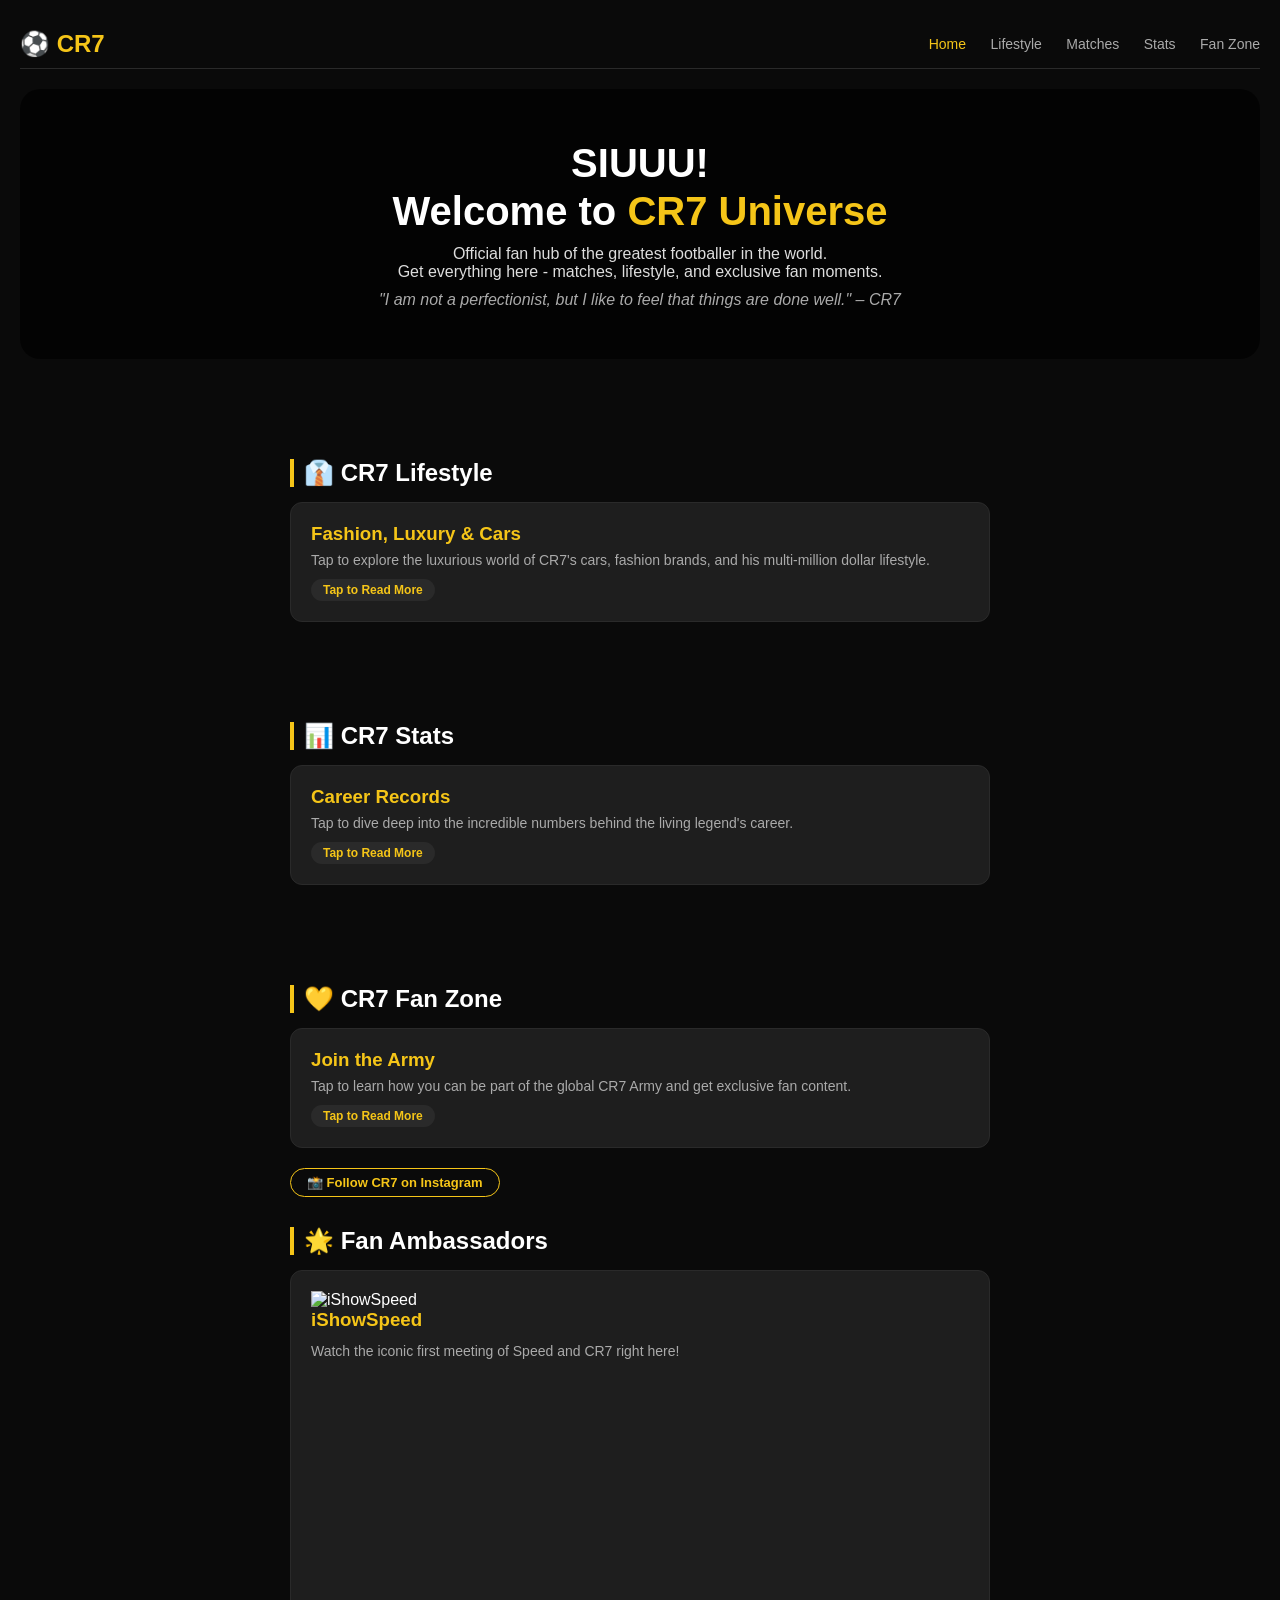
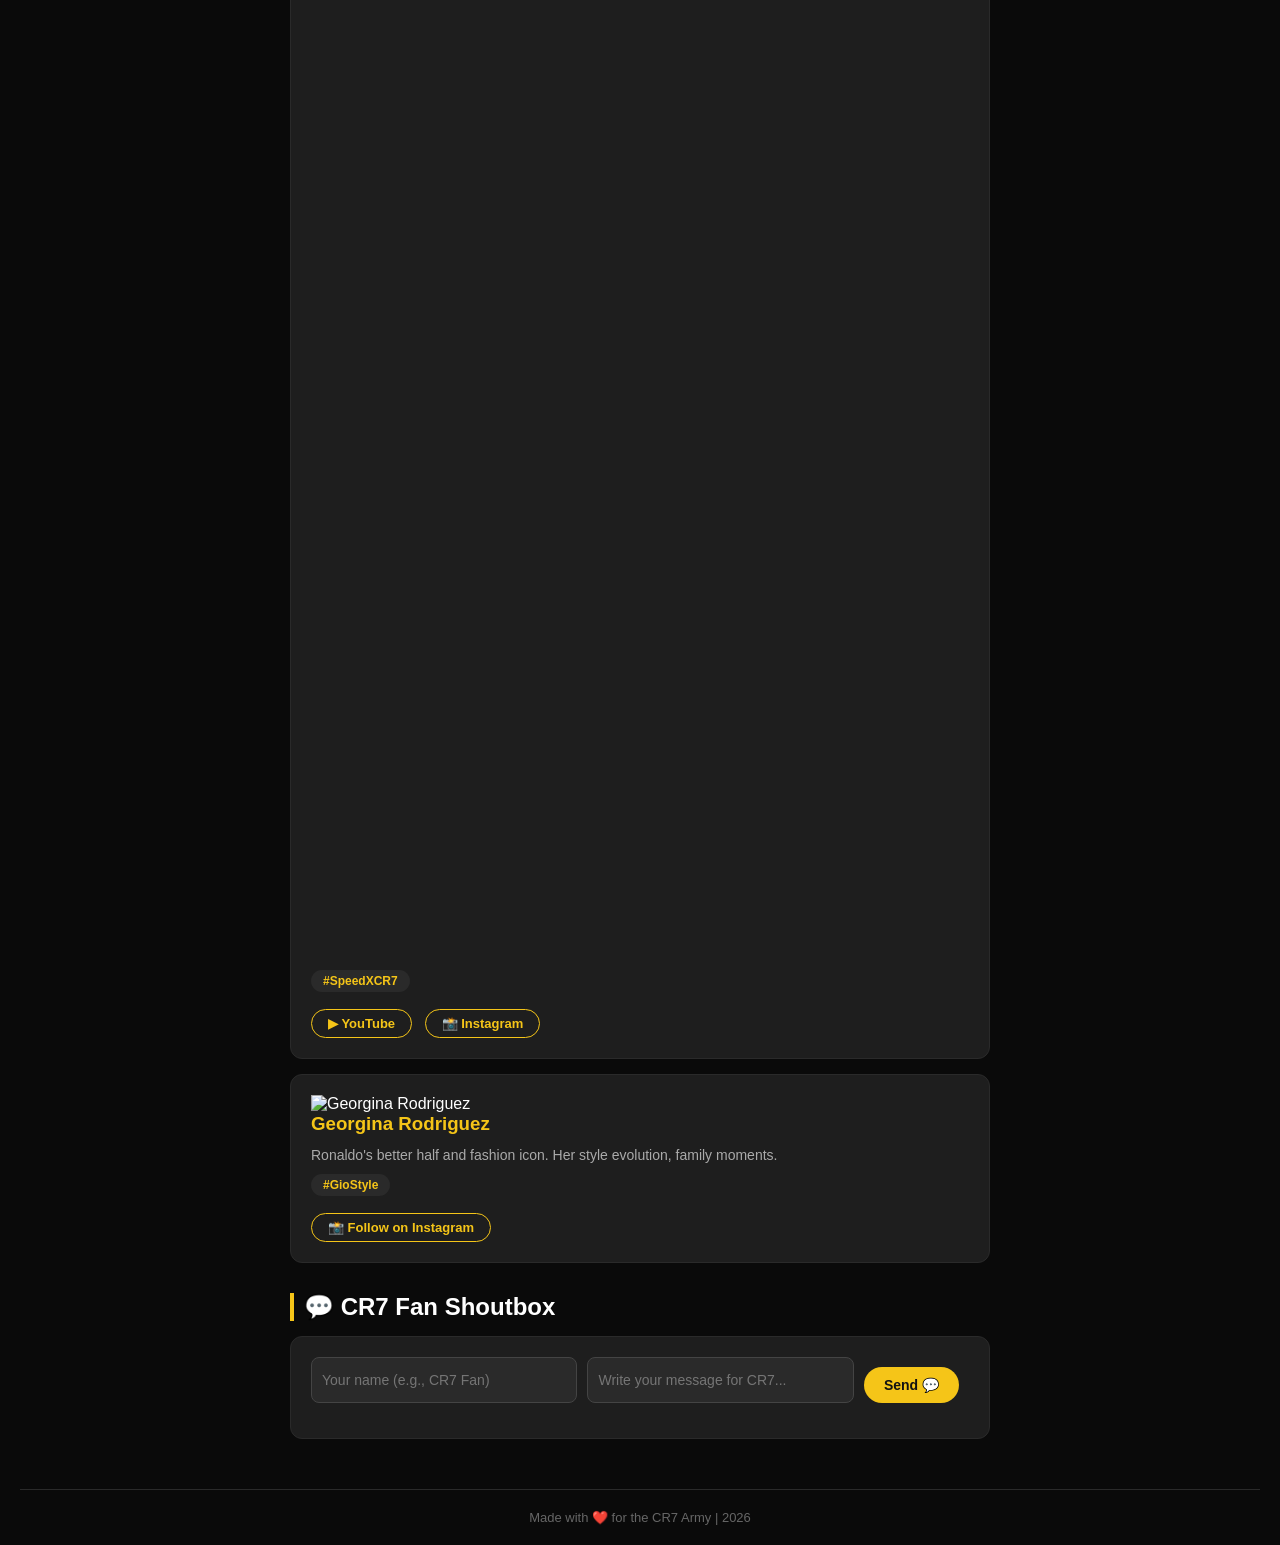
==== index.html @ c9e861e8 "Update index.html" ====
<!DOCTYPE html>
<html lang="en">
<head>
  <meta charset="UTF-8">
  <meta name="viewport" content="width=device-width, initial-scale=1.0">
  <title>CR7 Universe</title>
  <link rel="stylesheet" href="style.css">
</head>
<body>

  <nav class="navbar">
    <div class="logo">⚽ CR7</div>
    <div class="nav-links">
      <a href="index.html" style="color:#f5c518;">Home</a>
      <a href="lifestyle.html">Lifestyle</a>
      <a href="matches.html">Matches</a>
      <a href="stats.html">Stats</a>
      <a href="fanzone.html">Fan Zone</a>
    </div>
  </nav>

  <div id="main-content">
    <!-- Hero Section -->
    <div id="home" class="hero">
      <h1>SIUUU! <br> Welcome to <span style="color:#f5c518;">CR7 Universe</span></h1>
      <p>Official fan hub of the greatest footballer in the world.<br>Get everything here - matches, lifestyle, and exclusive fan moments.</p>
      <p style="color:#aaa; font-style:italic; margin-top:10px;">"I am not a perfectionist, but I like to feel that things are done well." – CR7</p>
    </div>

    <div class="container">
      
      <!-- Lifestyle Section -->
      <div id="lifestyle" style="margin-top: 50px; padding-top: 20px;">
        <h2 class="section-title">👔 CR7 Lifestyle</h2>
        <div class="duo-card clickable-card" onclick="toggleInfo('lifestyle-info')">
          <h3>Fashion, Luxury & Cars</h3>
          <p style="color:#aaa;">Tap to explore the luxurious world of CR7's cars, fashion brands, and his multi-million dollar lifestyle.</p>
          <span class="status-tag" style="background: #2a2a2a; color: #f5c518;">Tap to Read More</span>
        </div>
        <div id="lifestyle-info" class="info-panel" style="display: none;">
          <h3 style="color:#f5c518;">Living Like a Legend</h3>
          <p><b>The CR7 Empire:</b> Footwear, premium fragrances, and stylish underwear.</p>
          <p><b>Car Collection:</b> 50+ vehicles including Bugatti Chiron, Lamborghini Aventador, worth over $50 million.</p>
          <p><b>Net Worth:</b> Exceeds <b>$600 million</b>.</p>
          <button class="watch-btn" onclick="toggleInfo('lifestyle-info')" style="margin-top:10px;">Close</button>
        </div>
      </div>

      <!-- Stats Section -->
      <div id="stats" style="margin-top: 50px; padding-top: 20px;">
        <h2 class="section-title">📊 CR7 Stats</h2>
        <div class="duo-card clickable-card" onclick="toggleInfo('stats-info')">
          <h3>Career Records</h3>
          <p style="color:#aaa;">Tap to dive deep into the incredible numbers behind the living legend's career.</p>
          <span class="status-tag" style="background: #2a2a2a; color: #f5c518;">Tap to Read More</span>
        </div>
        <div id="stats-info" class="info-panel" style="display: none;">
          <h3 style="color:#f5c518;">The GOAT's Numbers</h3>
          <p><b>900+ Career Goals</b> - The greatest goalscorer in history.</p>
          <p><b>5 Ballon d'Ors</b> (2008, 2013, 2014, 2016, 2017).</p>
          <p><b>5 UCL Titles</b> - All-time top scorer in Champions League.</p>
          <button class="watch-btn" onclick="toggleInfo('stats-info')" style="margin-top:10px;">Close</button>
        </div>
      </div>

      <!-- Fan Zone Section -->
      <div id="fanzone" style="margin-top: 50px; padding-top: 20px;">
        <h2 class="section-title">💛 CR7 Fan Zone</h2>
        <div class="duo-card clickable-card" onclick="toggleInfo('fanzone-info')">
          <h3>Join the Army</h3>
          <p style="color:#aaa;">Tap to learn how you can be part of the global CR7 Army and get exclusive fan content.</p>
          <span class="status-tag" style="background: #2a2a2a; color: #f5c518;">Tap to Read More</span>
        </div>
        <div id="fanzone-info" class="info-panel" style="display: none;">
          <h3 style="color:#f5c518;">Welcome to the Global CR7 Army</h3>
          <p>Stay updated with match schedules, transfer rumors, and exclusive content.</p>
          <button class="watch-btn" onclick="toggleInfo('fanzone-info')" style="margin-top:10px;">Close</button>
        </div>
        
        <div style="margin-top: 15px;">
          <a href="https://www.instagram.com/cristiano/" target="_blank" class="ambassador-link">📸 Follow CR7 on Instagram</a>
        </div>
      </div>

      <!-- Fan Ambassadors -->
      <h2 class="section-title">🌟 Fan Ambassadors</h2>
      <div class="fixtures-grid">
        <div class="duo-card">
          <div class="ambassador-img">
            <img src="https://upload.wikimedia.org/wikipedia/commons/thumb/e/e5/IShowSpeed_at_ESPN_2024.jpg/800px-IShowSpeed_at_ESPN_2024.jpg" alt="iShowSpeed">
            <h3 style="margin:0; color:#f5c518;">iShowSpeed</h3>
          </div>
          <p style="color:#aaa; margin-top: 10px;">Watch the iconic first meeting of Speed and CR7 right here!</p>
          <div class="video-container" style="margin: 15px 0; border-radius: 10px; overflow: hidden; position: relative; padding-bottom: 177.77%; height: 0;">
              <iframe style="position: absolute; top: 0; left: 0; width: 100%; height: 100%;" src="https://www.youtube.com/embed/Uv1PyE8J38w" frameborder="0" allowfullscreen></iframe>
          </div>
          <span class="status-tag" style="background: #2a2a2a; color: #f5c518;">#SpeedXCR7</span>
          <div style="margin-top: 12px;">
            <a href="https://www.youtube.com/@IShowSpeed" target="_blank" class="ambassador-link">▶ YouTube</a>
            <a href="https://www.instagram.com/ishowspeed/" target="_blank" class="ambassador-link">📸 Instagram</a>
          </div>
        </div>

        <div class="duo-card">
          <div class="ambassador-img">
            <img src="https://upload.wikimedia.org/wikipedia/commons/thumb/d/d0/Georgina_Rodr%C3%ADguez_2023.jpg/800px-Georgina_Rodr%C3%ADguez_2023.jpg" alt="Georgina Rodriguez">
            <h3 style="margin:0; color:#f5c518;">Georgina Rodriguez</h3>
          </div>
          <p style="color:#aaa; margin-top: 10px;">Ronaldo's better half and fashion icon. Her style evolution, family moments.</p>
          <span class="status-tag" style="background: #2a2a2a; color: #f5c518;">#GioStyle</span>
          <div style="margin-top: 12px;">
            <a href="https://www.instagram.com/georginagio/" target="_blank" class="ambassador-link">📸 Follow on Instagram</a>
          </div>
        </div>
      </div>

      <!-- Shoutbox -->
      <h2 class="section-title">💬 CR7 Fan Shoutbox</h2>
      <div class="shoutbox-container">
        <div class="shoutbox-form">
          <input type="text" id="shoutName" placeholder="Your name (e.g., CR7 Fan)">
          <input type="text" id="shoutMsg" placeholder="Write your message for CR7...">
          <button id="shoutBtn" class="attend-btn">Send 💬</button>
        </div>
        <div id="shoutboxMessages" class="shoutbox-messages"></div>
      </div>
    </div>
  </div>

  <div class="footer">Made with ❤️ for the CR7 Army | 2026</div>
  <button id="scrollTopBtn" class="scroll-top-btn" onclick="scrollToTop()">⬆ Top</button>
  
  <script src="script.js"></script>
</body>
</html>
---- style.css ----
html { scroll-behavior: smooth; }
* { margin: 0; padding: 0; box-sizing: border-box; font-family: Arial, sans-serif; }
body { background: #0a0a0a; color: #ffffff; padding: 20px; }

.navbar { display: flex; justify-content: space-between; align-items: center; padding: 10px 0; border-bottom: 1px solid #2a2a2a; margin-bottom: 20px; }
.logo { font-size: 24px; font-weight: bold; color: #f5c518; }
.nav-links a { color: #aaa; text-decoration: none; margin-left: 20px; font-size: 14px; transition: 0.3s; }
.nav-links a:hover { color: #f5c518; }

.hero { text-align: center; margin-bottom: 40px; padding: 50px 20px; border-radius: 20px; background-image: linear-gradient(rgba(0, 0, 0, 0.7), rgba(0, 0, 0, 0.7)), url('https://upload.wikimedia.org/wikipedia/commons/8/8f/Cristiano_Ronaldo_2014_%28cropped%29.jpg'); background-size: cover; background-position: center; }
.hero h1 { font-size: 40px; margin-bottom: 10px; line-height: 1.2; }
.hero p { color: #ddd; max-width: 600px; margin: 0 auto; }

.container { max-width: 700px; margin: 0 auto; }
.section-title { margin: 30px 0 15px 0; border-left: 4px solid #f5c518; padding-left: 10px; }

.fixtures-grid { display: flex; flex-direction: column; gap: 15px; margin-bottom: 10px; }
.duo-card { background: #1e1e1e; border-radius: 12px; padding: 20px; border: 1px solid #2a2a2a; }
.duo-card h3 { color: #f5c518; margin-bottom: 5px; }
.duo-card p { color: #ddd; line-height: 1.5; font-size: 14px; }

.clickable-card { cursor: pointer; transition: all 0.3s ease; }
.clickable-card:hover { transform: scale(1.02); border-color: #f5c518; }
.info-panel { background: #1e1e1e; border-radius: 12px; padding: 20px; margin-top: 10px; border: 1px solid #f5c518; animation: fadeIn 0.5s ease; }
.info-panel p { color: #ddd; line-height: 1.6; margin-bottom: 12px; }
@keyframes fadeIn { from { opacity: 0; transform: translateY(-10px); } to { opacity: 1; transform: translateY(0); } }

.past-match { border-left: 4px solid #f5c518; }
.status-tag { display: inline-block; background: #f5c518; color: #121212; padding: 4px 12px; border-radius: 20px; font-size: 12px; font-weight: bold; margin-top: 8px; }

.countdown-container { display: flex; justify-content: space-between; background: #1e1e1e; padding: 15px; border-radius: 12px; margin-bottom: 15px; border: 1px solid #2a2a2a; }
.countdown-box { text-align: center; flex: 1; }
.countdown-number { display: block; font-size: 24px; font-weight: 900; color: #f5c518; }
.countdown-label { font-size: 12px; color: #aaa; text-transform: uppercase; margin-top: 2px; }

.team-logos { display: flex; align-items: center; gap: 15px; margin-bottom: 10px; }
.team-logos img { width: 50px; height: 50px; object-fit: contain; background: #ffffff; border-radius: 50%; padding: 5px; }
.team-logos span { color: #f5c518; font-weight: bold; font-size: 18px; }

.ambassador-link { display: inline-block; margin-top: 5px; margin-right: 8px; color: #f5c518; border: 1px solid #f5c518; padding: 6px 16px; border-radius: 20px; text-decoration: none; font-weight: bold; font-size: 13px; transition: all 0.3s ease; }
.ambassador-link:hover { background: #f5c518; color: #121212; transform: scale(1.05); }

.attend-btn { background: #f5c518; color: #121212; border: none; padding: 10px 20px; border-radius: 20px; font-weight: bold; font-size: 14px; margin-top: 10px; margin-right: 10px; cursor: pointer; transition: 0.3s; }
.attend-btn:hover { transform: scale(1.05); background: #ffd700; }
.attend-btn:disabled { background: #444; color: #888; opacity: 0.6; cursor: not-allowed; }
.watch-btn { background: transparent; color: #f5c518; border: 2px solid #f5c518; padding: 8px 18px; border-radius: 20px; font-weight: bold; font-size: 14px; margin-top: 10px; cursor: pointer; transition: 0.3s; }
.watch-btn:hover { background: #f5c518; color: #000; }

.shoutbox-container { background: #1e1e1e; border-radius: 12px; padding: 20px; margin-bottom: 20px; border: 1px solid #2a2a2a; }
.shoutbox-form { display: flex; gap: 10px; flex-wrap: wrap; }
.shoutbox-form input { flex: 1; background: #2a2a2a; border: 1px solid #444; color: #ffffff; padding: 10px; border-radius: 8px; outline: none; font-size: 14px; min-width: 120px; }
.shoutbox-form input:focus { border-color: #f5c518; }
.shoutbox-messages { margin-top: 15px; max-height: 200px; overflow-y: auto; }
.shout-msg { background: #2a2a2a; padding: 12px; border-radius: 8px; margin-bottom: 10px; border-left: 3px solid #f5c518; }
.shout-msg strong { color: #f5c518; font-size: 15px; }
.shout-msg span { color: #888; font-size: 11px; margin-left: 8px; }
.shout-msg p { margin: 5px 0 0 0; color: #ddd; font-size: 14px; }

.footer { text-align: center; color: #666; font-size: 13px; margin-top: 50px; border-top: 1px solid #2a2a2a; padding-top: 20px; }

.scroll-top-btn { position: fixed; bottom: 20px; right: 20px; background: #f5c518; color: #121212; border: none; padding: 12px 18px; border-radius: 50px; font-weight: bold; font-size: 16px; cursor: pointer; display: none; box-shadow: 0 4px 12px rgba(245, 197, 24, 0.5); transition: all 0.3s ease; z-index: 9999; }
.scroll-top-btn:hover { background: #ffd700; transform: scale(1.1); }

@media (max-width: 480px) { .hero h1 { font-size: 28px; } .nav-links a { margin-left: 10px; font-size: 12px; } .countdown-number { font-size: 18px; } }
@media (max-width: 600px) { .shoutbox-form { flex-direction: column; gap: 8px; } .shoutbox-form input { width: 100%; } .shoutbox-form button { width: 100%; margin-top: 5px; } }
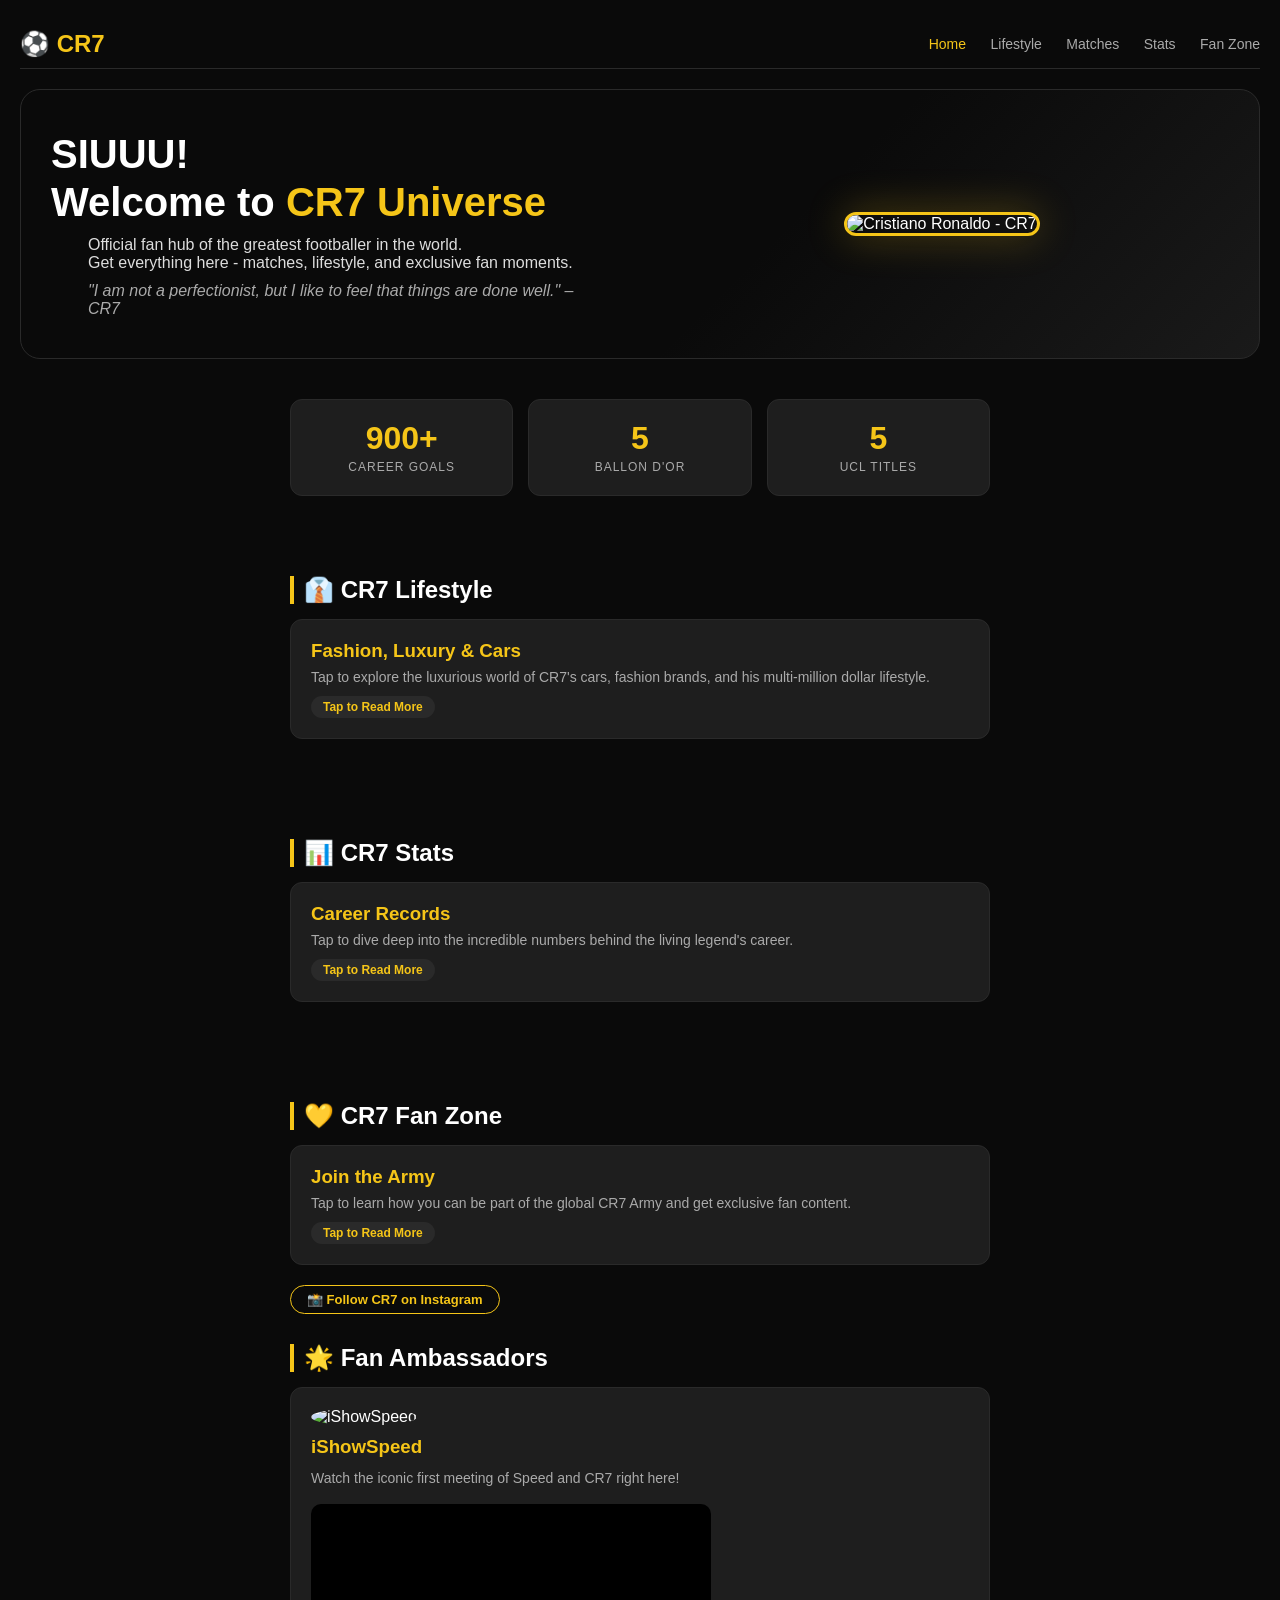
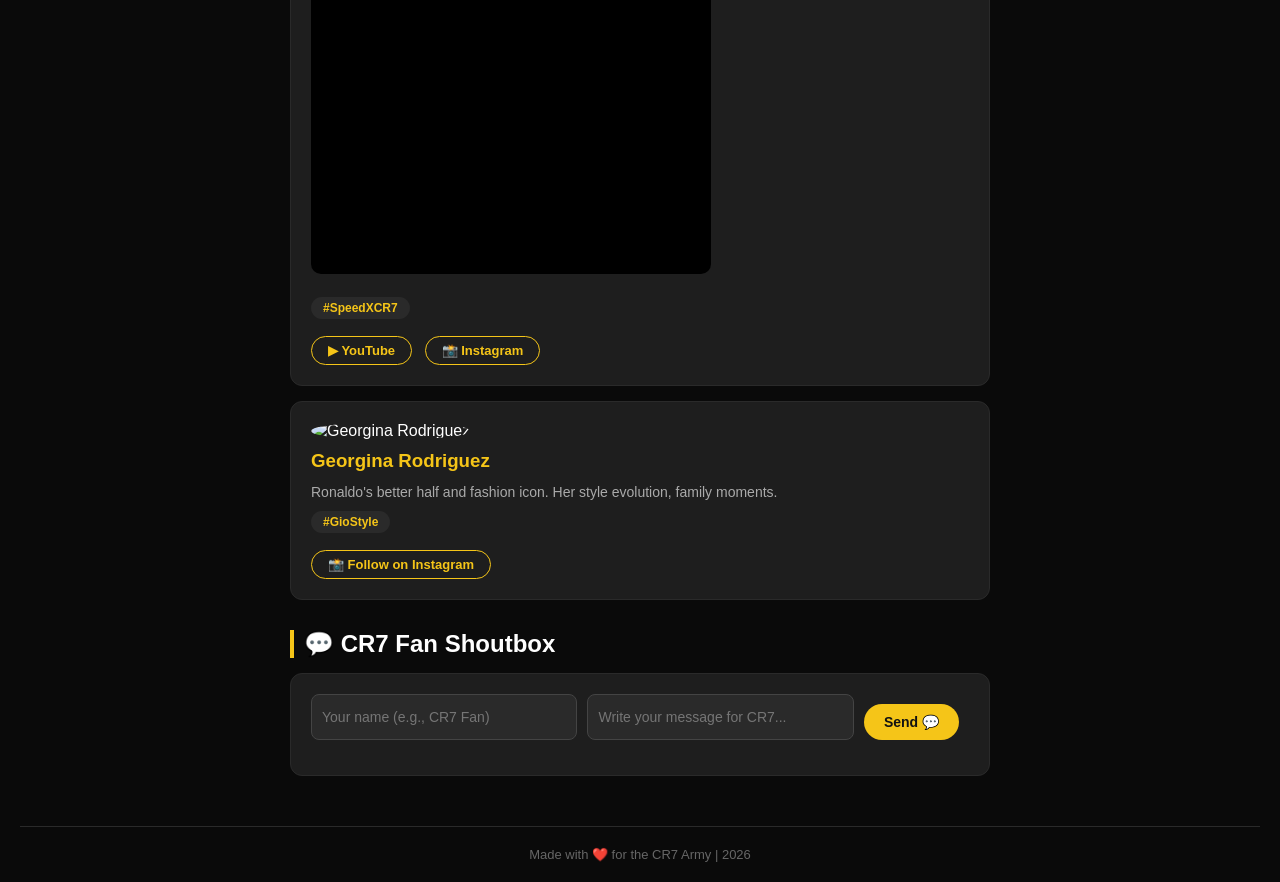
==== commit c591f919: "Update index.html" ====
--- a/index.html
+++ b/index.html
@@ -5,6 +5,149 @@
   <meta name="viewport" content="width=device-width, initial-scale=1.0">
   <title>CR7 Universe</title>
   <link rel="stylesheet" href="style.css">
+  <style>
+    /* ---------- EXTRA STYLES FOR HOME PAGE (MASALA VERSION) ---------- */
+    
+    /* 1. Glowing text animation for SIUUU */
+    .glow-text {
+      animation: glowPulse 2s ease-in-out infinite;
+    }
+    @keyframes glowPulse {
+      0% { text-shadow: 0 0 10px #f5c518, 0 0 20px #f5c518; }
+      50% { text-shadow: 0 0 20px #f5c518, 0 0 40px #f5c518, 0 0 60px #f5c518; }
+      100% { text-shadow: 0 0 10px #f5c518, 0 0 20px #f5c518; }
+    }
+
+    /* 2. Flash Stats Cards */
+    .flash-stats {
+      display: flex;
+      justify-content: space-around;
+      gap: 15px;
+      margin: 20px 0 30px 0;
+      flex-wrap: wrap;
+    }
+    .stat-flash-card {
+      background: #1e1e1e;
+      border: 1px solid #2a2a2a;
+      border-radius: 12px;
+      padding: 20px 25px;
+      text-align: center;
+      flex: 1;
+      min-width: 100px;
+      transition: transform 0.3s ease, border-color 0.3s ease;
+    }
+    .stat-flash-card:hover {
+      transform: translateY(-5px);
+      border-color: #f5c518;
+    }
+    .stat-flash-card .number {
+      font-size: 32px;
+      font-weight: 900;
+      color: #f5c518;
+      display: block;
+    }
+    .stat-flash-card .label {
+      font-size: 12px;
+      color: #aaa;
+      text-transform: uppercase;
+      letter-spacing: 1px;
+      margin-top: 5px;
+    }
+
+    /* 3. FIXED HERO SECTION (Text + CR7 Image Side by Side) */
+    .hero {
+      display: flex;
+      align-items: center;
+      justify-content: space-between;
+      gap: 30px;
+      text-align: left;
+      padding: 40px 30px;
+      margin-bottom: 40px;
+      border-radius: 20px;
+      background: linear-gradient(135deg, #0a0a0a 60%, #1a1a1a 100%);
+      border: 1px solid #2a2a2a;
+      overflow: hidden;
+    }
+    .hero-text {
+      flex: 1;
+      min-width: 250px;
+    }
+    .hero-text h1 {
+      font-size: 40px;
+      margin-bottom: 10px;
+      line-height: 1.2;
+    }
+    .hero-text p {
+      color: #ddd;
+      max-width: 500px;
+    }
+    .hero-image {
+      flex: 1;
+      text-align: center;
+      min-width: 200px;
+    }
+    .hero-image img {
+      max-width: 100%;
+      max-height: 380px;
+      width: auto;
+      border-radius: 20px;
+      border: 3px solid #f5c518;
+      box-shadow: 0 0 40px rgba(245, 197, 24, 0.3);
+      object-fit: cover;
+      transition: transform 0.4s ease;
+    }
+    .hero-image img:hover {
+      transform: scale(1.02);
+      box-shadow: 0 0 60px rgba(245, 197, 24, 0.5);
+    }
+
+    /* 4. Fix for vertical video - make it smaller on desktop */
+    .ambassador-video-wrapper {
+      margin: 15px 0;
+      border-radius: 10px;
+      overflow: hidden;
+      position: relative;
+      padding-bottom: 56.25%; /* Default 16:9 */
+      height: 0;
+      max-width: 400px; /* Limit width */
+      background: #000;
+    }
+    .ambassador-video-wrapper iframe {
+      position: absolute;
+      top: 0;
+      left: 0;
+      width: 100%;
+      height: 100%;
+    }
+    
+    /* 5. Responsive for Mobile */
+    @media (max-width: 768px) {
+      .hero {
+        flex-direction: column;
+        text-align: center;
+        padding: 30px 20px;
+      }
+      .hero-text {
+        text-align: center;
+      }
+      .hero-text p {
+        margin-left: auto;
+        margin-right: auto;
+      }
+      .hero-image img {
+        max-height: 250px;
+      }
+    }
+    @media (max-width: 600px) {
+      .ambassador-video-wrapper {
+        max-width: 100%;
+        padding-bottom: 177.77%; /* 9:16 for mobile */
+      }
+      .stat-flash-card .number {
+        font-size: 24px;
+      }
+    }
+  </style>
 </head>
 <body>
 
@@ -20,17 +163,43 @@
   </nav>
 
   <div id="main-content">
-    <!-- Hero Section -->
+    
+    <!-- ✅ UPGRADED HERO SECTION: Text + CR7 Image -->
     <div id="home" class="hero">
-      <h1>SIUUU! <br> Welcome to <span style="color:#f5c518;">CR7 Universe</span></h1>
-      <p>Official fan hub of the greatest footballer in the world.<br>Get everything here - matches, lifestyle, and exclusive fan moments.</p>
-      <p style="color:#aaa; font-style:italic; margin-top:10px;">"I am not a perfectionist, but I like to feel that things are done well." – CR7</p>
+      <div class="hero-text">
+        <h1>
+          <span class="glow-text">SIUUU!</span> <br> 
+          Welcome to <span style="color:#f5c518;">CR7 Universe</span>
+        </h1>
+        <p>Official fan hub of the greatest footballer in the world.<br>Get everything here - matches, lifestyle, and exclusive fan moments.</p>
+        <p style="color:#aaa; font-style:italic; margin-top:10px;">"I am not a perfectionist, but I like to feel that things are done well." – CR7</p>
+      </div>
+      <div class="hero-image">
+        <!-- ✅ CR7 KI IMAGE (Wikipedia se reliable HD image) -->
+        <img src="https://upload.wikimedia.org/wikipedia/commons/thumb/d/d8/Cristiano_Ronaldo_2018.jpg/800px-Cristiano_Ronaldo_2018.jpg" alt="Cristiano Ronaldo - CR7">
+      </div>
     </div>
 
     <div class="container">
       
+      <!-- ✅ FLASH STATS (Quick Glance) -->
+      <div class="flash-stats">
+        <div class="stat-flash-card">
+          <span class="number">900+</span>
+          <span class="label">Career Goals</span>
+        </div>
+        <div class="stat-flash-card">
+          <span class="number">5</span>
+          <span class="label">Ballon d'Or</span>
+        </div>
+        <div class="stat-flash-card">
+          <span class="number">5</span>
+          <span class="label">UCL Titles</span>
+        </div>
+      </div>
+
       <!-- Lifestyle Section -->
-      <div id="lifestyle" style="margin-top: 50px; padding-top: 20px;">
+      <div id="lifestyle" style="margin-top: 20px; padding-top: 20px;">
         <h2 class="section-title">👔 CR7 Lifestyle</h2>
         <div class="duo-card clickable-card" onclick="toggleInfo('lifestyle-info')">
           <h3>Fashion, Luxury & Cars</h3>
@@ -87,12 +256,13 @@
       <div class="fixtures-grid">
         <div class="duo-card">
           <div class="ambassador-img">
-            <img src="https://upload.wikimedia.org/wikipedia/commons/thumb/e/e5/IShowSpeed_at_ESPN_2024.jpg/800px-IShowSpeed_at_ESPN_2024.jpg" alt="iShowSpeed">
+            <img src="https://upload.wikimedia.org/wikipedia/commons/thumb/e/e5/IShowSpeed_at_ESPN_2024.jpg/800px-IShowSpeed_at_ESPN_2024.jpg" alt="iShowSpeed" style="width:50px; height:50px; border-radius:50%; object-fit:cover; margin-bottom:10px;">
             <h3 style="margin:0; color:#f5c518;">iShowSpeed</h3>
           </div>
           <p style="color:#aaa; margin-top: 10px;">Watch the iconic first meeting of Speed and CR7 right here!</p>
-          <div class="video-container" style="margin: 15px 0; border-radius: 10px; overflow: hidden; position: relative; padding-bottom: 177.77%; height: 0;">
-              <iframe style="position: absolute; top: 0; left: 0; width: 100%; height: 100%;" src="https://www.youtube.com/embed/Uv1PyE8J38w" frameborder="0" allowfullscreen></iframe>
+          <!-- ✅ FIXED VIDEO WRAPPER: Smaller size -->
+          <div class="ambassador-video-wrapper">
+            <iframe src="https://www.youtube.com/embed/Uv1PyE8J38w" frameborder="0" allowfullscreen></iframe>
           </div>
           <span class="status-tag" style="background: #2a2a2a; color: #f5c518;">#SpeedXCR7</span>
           <div style="margin-top: 12px;">
@@ -103,7 +273,7 @@
 
         <div class="duo-card">
           <div class="ambassador-img">
-            <img src="https://upload.wikimedia.org/wikipedia/commons/thumb/d/d0/Georgina_Rodr%C3%ADguez_2023.jpg/800px-Georgina_Rodr%C3%ADguez_2023.jpg" alt="Georgina Rodriguez">
+            <img src="https://upload.wikimedia.org/wikipedia/commons/thumb/d/d0/Georgina_Rodr%C3%ADguez_2023.jpg/800px-Georgina_Rodr%C3%ADguez_2023.jpg" alt="Georgina Rodriguez" style="width:50px; height:50px; border-radius:50%; object-fit:cover; margin-bottom:10px;">
             <h3 style="margin:0; color:#f5c518;">Georgina Rodriguez</h3>
           </div>
           <p style="color:#aaa; margin-top: 10px;">Ronaldo's better half and fashion icon. Her style evolution, family moments.</p>
--- a/style.css
+++ b/style.css
@@ -7,7 +7,7 @@
 .nav-links a { color: #aaa; text-decoration: none; margin-left: 20px; font-size: 14px; transition: 0.3s; }
 .nav-links a:hover { color: #f5c518; }
 
-.hero { text-align: center; margin-bottom: 40px; padding: 50px 20px; border-radius: 20px; background-image: linear-gradient(rgba(0, 0, 0, 0.7), rgba(0, 0, 0, 0.7)), url('https://upload.wikimedia.org/wikipedia/commons/8/8f/Cristiano_Ronaldo_2014_%28cropped%29.jpg'); background-size: cover; background-position: center; }
+.hero { text-align: center; margin-bottom: 40px; padding: 50px 20px; border-radius: 20px; background-image: linear-gradient(rgba(0,0,0,0.7), rgba(0,0,0,0.7)), url('https://upload.wikimedia.org/wikipedia/commons/8/8f/Cristiano_Ronaldo_2014_%28cropped%29.jpg'); background-size: cover; background-position: center; }
 .hero h1 { font-size: 40px; margin-bottom: 10px; line-height: 1.2; }
 .hero p { color: #ddd; max-width: 600px; margin: 0 auto; }
 
@@ -34,7 +34,7 @@
 .countdown-label { font-size: 12px; color: #aaa; text-transform: uppercase; margin-top: 2px; }
 
 .team-logos { display: flex; align-items: center; gap: 15px; margin-bottom: 10px; }
-.team-logos img { width: 50px; height: 50px; object-fit: contain; background: #ffffff; border-radius: 50%; padding: 5px; }
+.team-logos img { width: 50px; height: 50px; object-fit: contain; background: #fff; border-radius: 50%; padding: 5px; }
 .team-logos span { color: #f5c518; font-weight: bold; font-size: 18px; }
 
 .ambassador-link { display: inline-block; margin-top: 5px; margin-right: 8px; color: #f5c518; border: 1px solid #f5c518; padding: 6px 16px; border-radius: 20px; text-decoration: none; font-weight: bold; font-size: 13px; transition: all 0.3s ease; }
@@ -48,7 +48,7 @@
 
 .shoutbox-container { background: #1e1e1e; border-radius: 12px; padding: 20px; margin-bottom: 20px; border: 1px solid #2a2a2a; }
 .shoutbox-form { display: flex; gap: 10px; flex-wrap: wrap; }
-.shoutbox-form input { flex: 1; background: #2a2a2a; border: 1px solid #444; color: #ffffff; padding: 10px; border-radius: 8px; outline: none; font-size: 14px; min-width: 120px; }
+.shoutbox-form input { flex: 1; background: #2a2a2a; border: 1px solid #444; color: #fff; padding: 10px; border-radius: 8px; outline: none; font-size: 14px; min-width: 120px; }
 .shoutbox-form input:focus { border-color: #f5c518; }
 .shoutbox-messages { margin-top: 15px; max-height: 200px; overflow-y: auto; }
 .shout-msg { background: #2a2a2a; padding: 12px; border-radius: 8px; margin-bottom: 10px; border-left: 3px solid #f5c518; }
@@ -57,8 +57,7 @@
 .shout-msg p { margin: 5px 0 0 0; color: #ddd; font-size: 14px; }
 
 .footer { text-align: center; color: #666; font-size: 13px; margin-top: 50px; border-top: 1px solid #2a2a2a; padding-top: 20px; }
-
-.scroll-top-btn { position: fixed; bottom: 20px; right: 20px; background: #f5c518; color: #121212; border: none; padding: 12px 18px; border-radius: 50px; font-weight: bold; font-size: 16px; cursor: pointer; display: none; box-shadow: 0 4px 12px rgba(245, 197, 24, 0.5); transition: all 0.3s ease; z-index: 9999; }
+.scroll-top-btn { position: fixed; bottom: 20px; right: 20px; background: #f5c518; color: #121212; border: none; padding: 12px 18px; border-radius: 50px; font-weight: bold; font-size: 16px; cursor: pointer; display: none; box-shadow: 0 4px 12px rgba(245,197,24,0.5); transition: all 0.3s ease; z-index: 9999; }
 .scroll-top-btn:hover { background: #ffd700; transform: scale(1.1); }
 
 @media (max-width: 480px) { .hero h1 { font-size: 28px; } .nav-links a { margin-left: 10px; font-size: 12px; } .countdown-number { font-size: 18px; } }
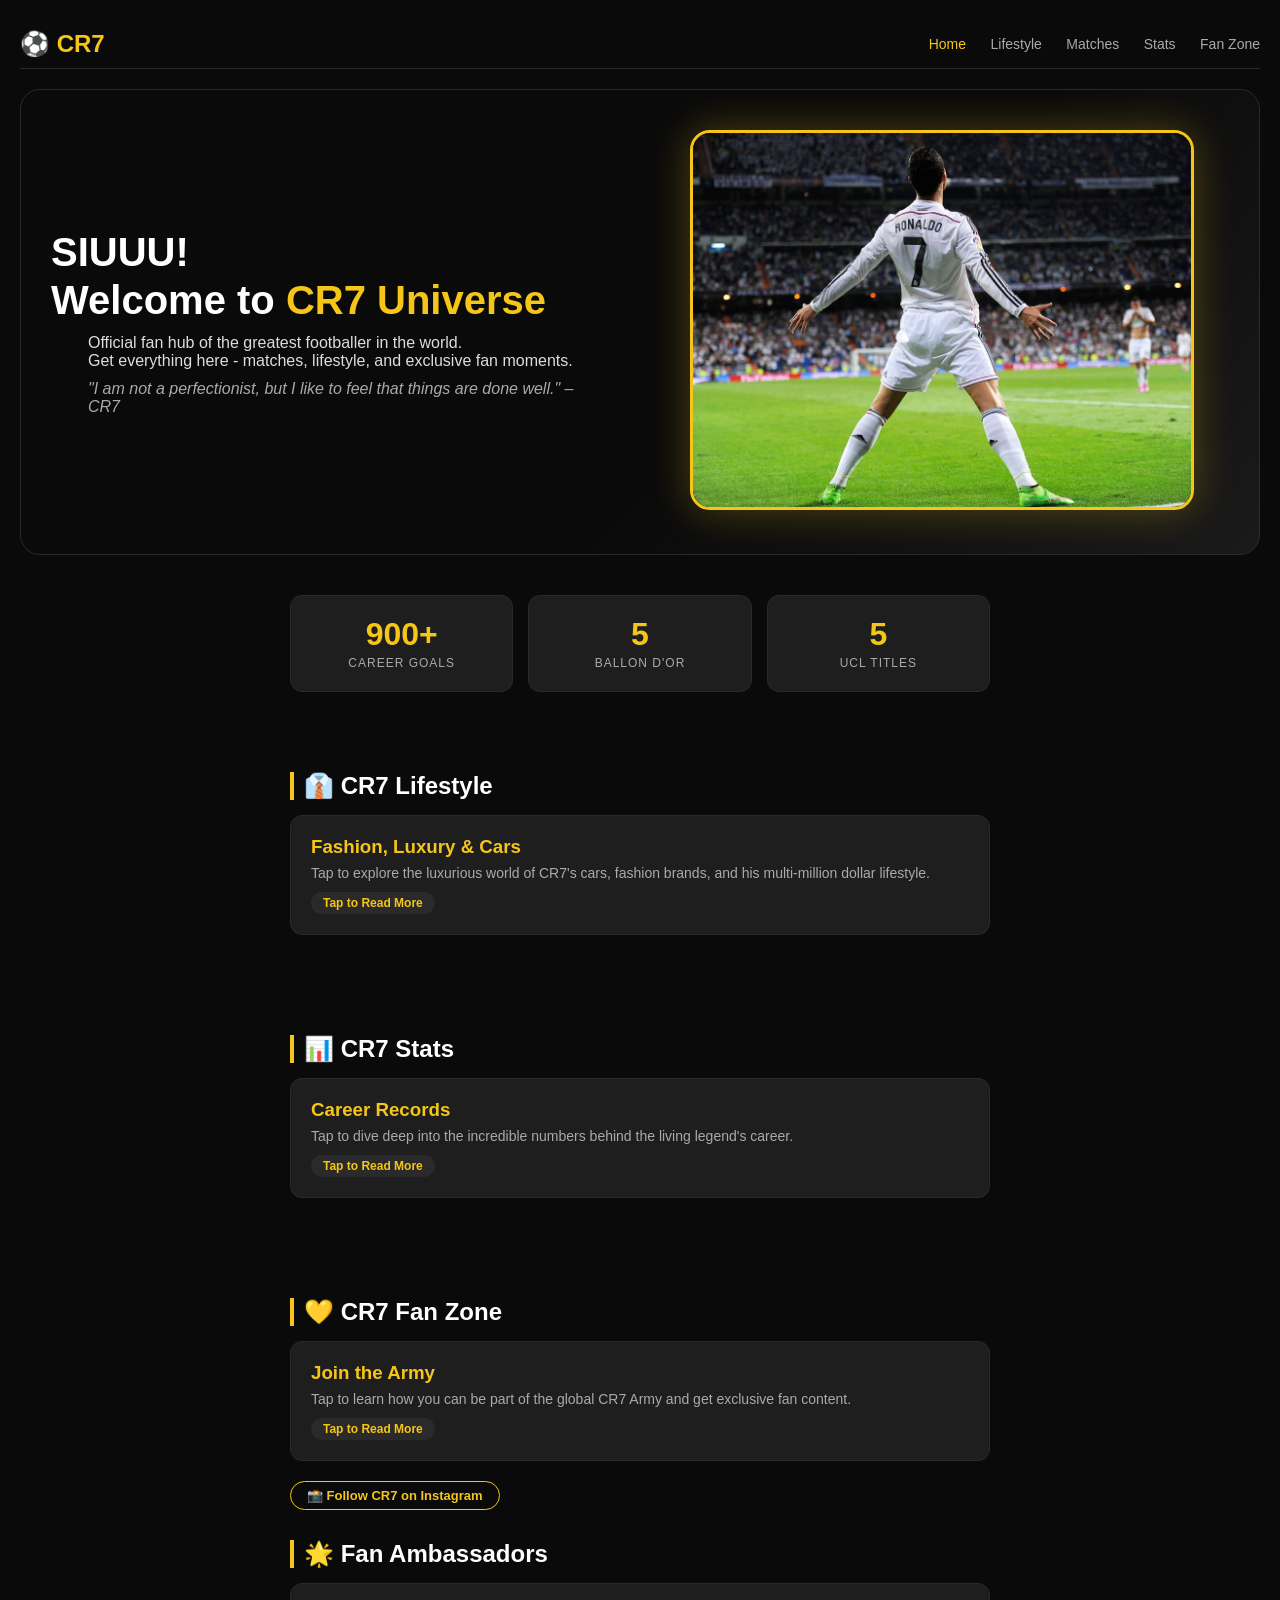
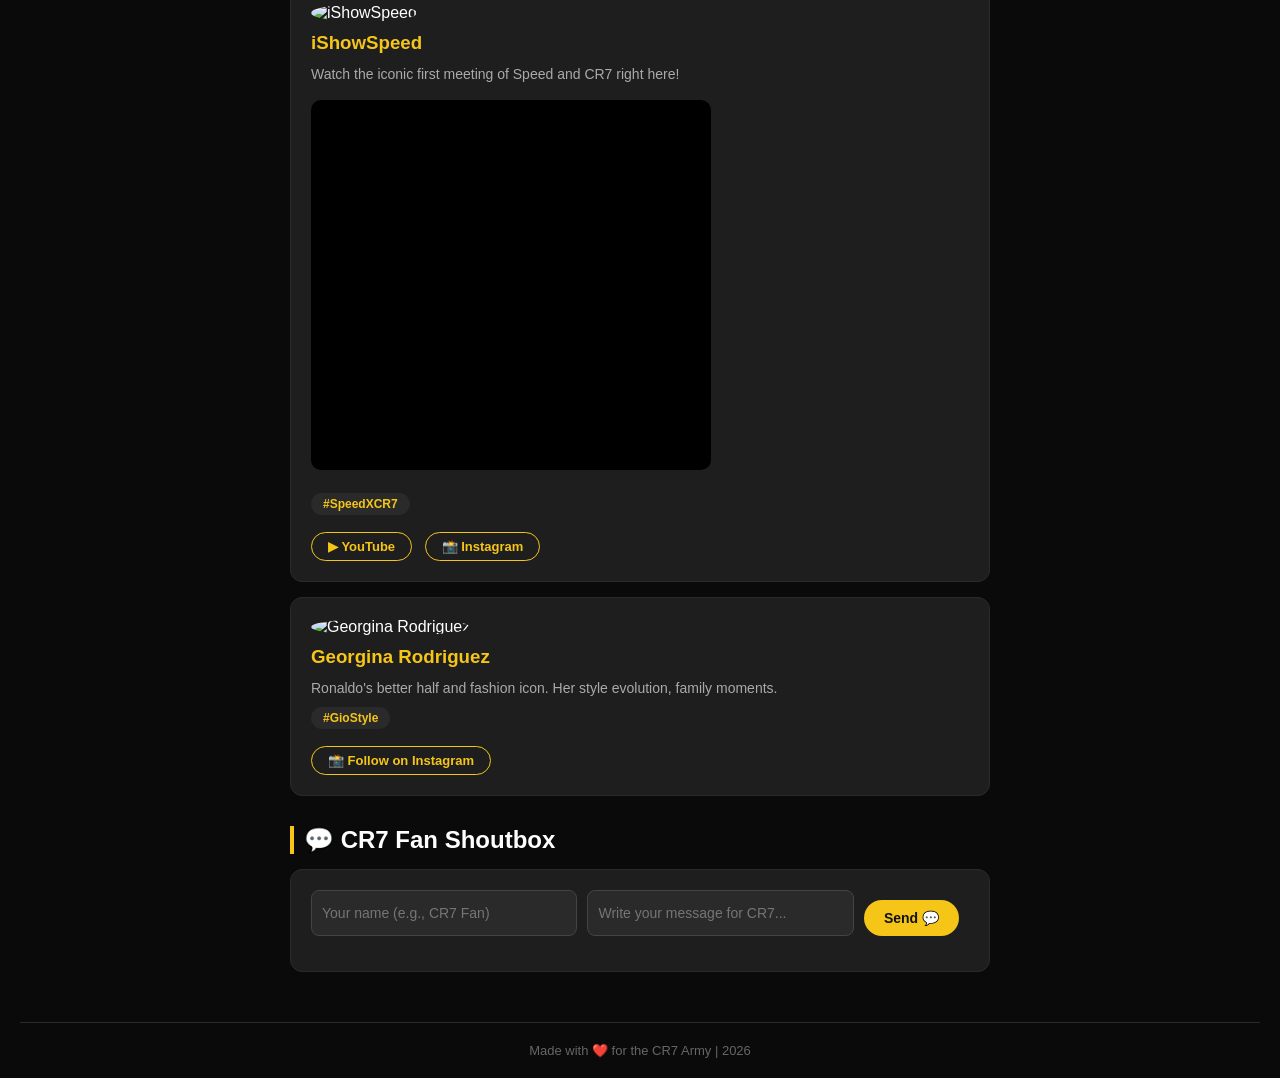
==== commit 5a59e6e3: "Update index.html" ====
--- a/index.html
+++ b/index.html
@@ -1,14 +1,12 @@
 <!DOCTYPE html>
 <html lang="en">
 <head>
-  <meta charset="UTF-8">
-  <meta name="viewport" content="width=device-width, initial-scale=1.0">
+  <meta charset="UTF-8" />
+  <meta name="viewport" content="width=device-width, initial-scale=1.0" />
   <title>CR7 Universe</title>
-  <link rel="stylesheet" href="style.css">
+  <link rel="stylesheet" href="style.css" />
   <style>
-    /* ---------- EXTRA STYLES FOR HOME PAGE (MASALA VERSION) ---------- */
-    
-    /* 1. Glowing text animation for SIUUU */
+    /* ---------- GLOW ---------- */
     .glow-text {
       animation: glowPulse 2s ease-in-out infinite;
     }
@@ -18,7 +16,7 @@
       100% { text-shadow: 0 0 10px #f5c518, 0 0 20px #f5c518; }
     }
 
-    /* 2. Flash Stats Cards */
+    /* ---------- FLASH STATS ---------- */
     .flash-stats {
       display: flex;
       justify-content: space-around;
@@ -54,7 +52,7 @@
       margin-top: 5px;
     }
 
-    /* 3. FIXED HERO SECTION (Text + CR7 Image Side by Side) */
+    /* ---------- HERO (Text + Image side by side) ---------- */
     .hero {
       display: flex;
       align-items: center;
@@ -95,21 +93,22 @@
       box-shadow: 0 0 40px rgba(245, 197, 24, 0.3);
       object-fit: cover;
       transition: transform 0.4s ease;
+      background: #1e1e1e;
     }
     .hero-image img:hover {
       transform: scale(1.02);
       box-shadow: 0 0 60px rgba(245, 197, 24, 0.5);
     }
 
-    /* 4. Fix for vertical video - make it smaller on desktop */
+    /* ---------- VIDEO (Speed) ---------- */
     .ambassador-video-wrapper {
       margin: 15px 0;
       border-radius: 10px;
       overflow: hidden;
       position: relative;
-      padding-bottom: 56.25%; /* Default 16:9 */
+      padding-bottom: 56.25%;
       height: 0;
-      max-width: 400px; /* Limit width */
+      max-width: 400px;
       background: #000;
     }
     .ambassador-video-wrapper iframe {
@@ -119,8 +118,8 @@
       width: 100%;
       height: 100%;
     }
-    
-    /* 5. Responsive for Mobile */
+
+    /* ---------- RESPONSIVE ---------- */
     @media (max-width: 768px) {
       .hero {
         flex-direction: column;
@@ -141,7 +140,7 @@
     @media (max-width: 600px) {
       .ambassador-video-wrapper {
         max-width: 100%;
-        padding-bottom: 177.77%; /* 9:16 for mobile */
+        padding-bottom: 177.77%;
       }
       .stat-flash-card .number {
         font-size: 24px;
@@ -163,26 +162,26 @@
   </nav>
 
   <div id="main-content">
-    
-    <!-- ✅ UPGRADED HERO SECTION: Text + CR7 Image -->
+
+    <!-- ===== HERO WITH CR7 IMAGE (RIGHT SIDE) ===== -->
     <div id="home" class="hero">
       <div class="hero-text">
         <h1>
-          <span class="glow-text">SIUUU!</span> <br> 
+          <span class="glow-text">SIUUU!</span> <br />
           Welcome to <span style="color:#f5c518;">CR7 Universe</span>
         </h1>
-        <p>Official fan hub of the greatest footballer in the world.<br>Get everything here - matches, lifestyle, and exclusive fan moments.</p>
+        <p>Official fan hub of the greatest footballer in the world.<br />Get everything here - matches, lifestyle, and exclusive fan moments.</p>
         <p style="color:#aaa; font-style:italic; margin-top:10px;">"I am not a perfectionist, but I like to feel that things are done well." – CR7</p>
       </div>
       <div class="hero-image">
-        <!-- ✅ CR7 KI IMAGE (Wikipedia se reliable HD image) -->
-        <img src="https://upload.wikimedia.org/wikipedia/commons/thumb/d/d8/Cristiano_Ronaldo_2018.jpg/800px-Cristiano_Ronaldo_2018.jpg" alt="Cristiano Ronaldo - CR7">
+        <!-- ✅ FINAL FIX: Aapki apni local image load hogi -->
+        <img src="images/Ronaldo-hero.jpg" alt="Cristiano Ronaldo - CR7" />
       </div>
     </div>
 
     <div class="container">
-      
-      <!-- ✅ FLASH STATS (Quick Glance) -->
+
+      <!-- ===== FLASH STATS ===== -->
       <div class="flash-stats">
         <div class="stat-flash-card">
           <span class="number">900+</span>
@@ -198,7 +197,7 @@
         </div>
       </div>
 
-      <!-- Lifestyle Section -->
+      <!-- ===== LIFESTYLE ===== -->
       <div id="lifestyle" style="margin-top: 20px; padding-top: 20px;">
         <h2 class="section-title">👔 CR7 Lifestyle</h2>
         <div class="duo-card clickable-card" onclick="toggleInfo('lifestyle-info')">
@@ -215,7 +214,7 @@
         </div>
       </div>
 
-      <!-- Stats Section -->
+      <!-- ===== STATS ===== -->
       <div id="stats" style="margin-top: 50px; padding-top: 20px;">
         <h2 class="section-title">📊 CR7 Stats</h2>
         <div class="duo-card clickable-card" onclick="toggleInfo('stats-info')">
@@ -225,14 +224,14 @@
         </div>
         <div id="stats-info" class="info-panel" style="display: none;">
           <h3 style="color:#f5c518;">The GOAT's Numbers</h3>
-          <p><b>900+ Career Goals</b> - The greatest goalscorer in history.</p>
+          <p><b>900+ Career Goals</b> – The greatest goalscorer in history.</p>
           <p><b>5 Ballon d'Ors</b> (2008, 2013, 2014, 2016, 2017).</p>
-          <p><b>5 UCL Titles</b> - All-time top scorer in Champions League.</p>
+          <p><b>5 UCL Titles</b> – All-time top scorer in Champions League.</p>
           <button class="watch-btn" onclick="toggleInfo('stats-info')" style="margin-top:10px;">Close</button>
         </div>
       </div>
 
-      <!-- Fan Zone Section -->
+      <!-- ===== FAN ZONE ===== -->
       <div id="fanzone" style="margin-top: 50px; padding-top: 20px;">
         <h2 class="section-title">💛 CR7 Fan Zone</h2>
         <div class="duo-card clickable-card" onclick="toggleInfo('fanzone-info')">
@@ -245,22 +244,21 @@
           <p>Stay updated with match schedules, transfer rumors, and exclusive content.</p>
           <button class="watch-btn" onclick="toggleInfo('fanzone-info')" style="margin-top:10px;">Close</button>
         </div>
-        
         <div style="margin-top: 15px;">
           <a href="https://www.instagram.com/cristiano/" target="_blank" class="ambassador-link">📸 Follow CR7 on Instagram</a>
         </div>
       </div>
 
-      <!-- Fan Ambassadors -->
+      <!-- ===== FAN AMBASSADORS ===== -->
       <h2 class="section-title">🌟 Fan Ambassadors</h2>
       <div class="fixtures-grid">
+        <!-- iShowSpeed -->
         <div class="duo-card">
           <div class="ambassador-img">
-            <img src="https://upload.wikimedia.org/wikipedia/commons/thumb/e/e5/IShowSpeed_at_ESPN_2024.jpg/800px-IShowSpeed_at_ESPN_2024.jpg" alt="iShowSpeed" style="width:50px; height:50px; border-radius:50%; object-fit:cover; margin-bottom:10px;">
+            <img src="https://upload.wikimedia.org/wikipedia/commons/thumb/e/e5/IShowSpeed_at_ESPN_2024.jpg/800px-IShowSpeed_at_ESPN_2024.jpg" alt="iShowSpeed" style="width:50px; height:50px; border-radius:50%; object-fit:cover; margin-bottom:10px;" />
             <h3 style="margin:0; color:#f5c518;">iShowSpeed</h3>
           </div>
           <p style="color:#aaa; margin-top: 10px;">Watch the iconic first meeting of Speed and CR7 right here!</p>
-          <!-- ✅ FIXED VIDEO WRAPPER: Smaller size -->
           <div class="ambassador-video-wrapper">
             <iframe src="https://www.youtube.com/embed/Uv1PyE8J38w" frameborder="0" allowfullscreen></iframe>
           </div>
@@ -271,9 +269,10 @@
           </div>
         </div>
 
+        <!-- Georgina -->
         <div class="duo-card">
           <div class="ambassador-img">
-            <img src="https://upload.wikimedia.org/wikipedia/commons/thumb/d/d0/Georgina_Rodr%C3%ADguez_2023.jpg/800px-Georgina_Rodr%C3%ADguez_2023.jpg" alt="Georgina Rodriguez" style="width:50px; height:50px; border-radius:50%; object-fit:cover; margin-bottom:10px;">
+            <img src="https://upload.wikimedia.org/wikipedia/commons/thumb/d/d0/Georgina_Rodr%C3%ADguez_2023.jpg/800px-Georgina_Rodr%C3%ADguez_2023.jpg" alt="Georgina Rodriguez" style="width:50px; height:50px; border-radius:50%; object-fit:cover; margin-bottom:10px;" />
             <h3 style="margin:0; color:#f5c518;">Georgina Rodriguez</h3>
           </div>
           <p style="color:#aaa; margin-top: 10px;">Ronaldo's better half and fashion icon. Her style evolution, family moments.</p>
@@ -284,22 +283,23 @@
         </div>
       </div>
 
-      <!-- Shoutbox -->
+      <!-- ===== SHOUTBOX ===== -->
       <h2 class="section-title">💬 CR7 Fan Shoutbox</h2>
       <div class="shoutbox-container">
         <div class="shoutbox-form">
-          <input type="text" id="shoutName" placeholder="Your name (e.g., CR7 Fan)">
-          <input type="text" id="shoutMsg" placeholder="Write your message for CR7...">
+          <input type="text" id="shoutName" placeholder="Your name (e.g., CR7 Fan)" />
+          <input type="text" id="shoutMsg" placeholder="Write your message for CR7..." />
           <button id="shoutBtn" class="attend-btn">Send 💬</button>
         </div>
         <div id="shoutboxMessages" class="shoutbox-messages"></div>
       </div>
+
     </div>
   </div>
 
   <div class="footer">Made with ❤️ for the CR7 Army | 2026</div>
   <button id="scrollTopBtn" class="scroll-top-btn" onclick="scrollToTop()">⬆ Top</button>
-  
+
   <script src="script.js"></script>
 </body>
 </html>
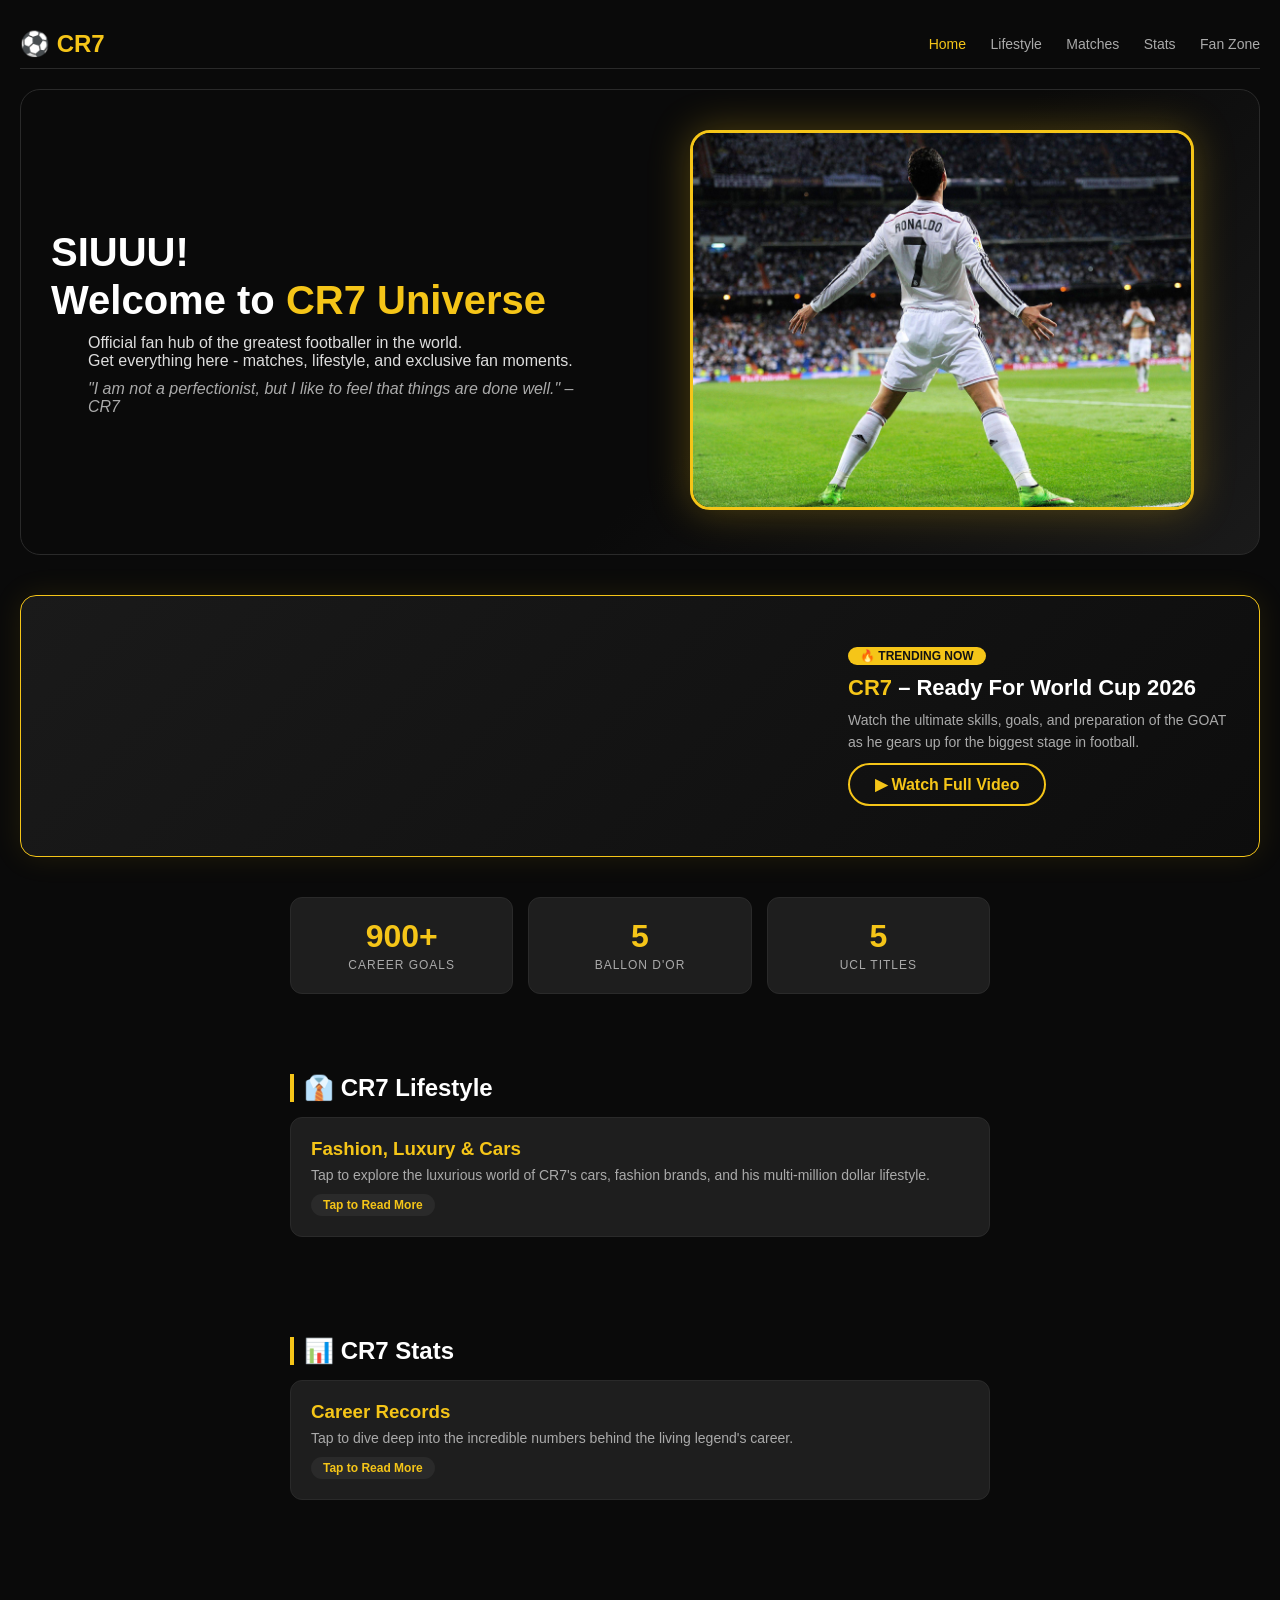
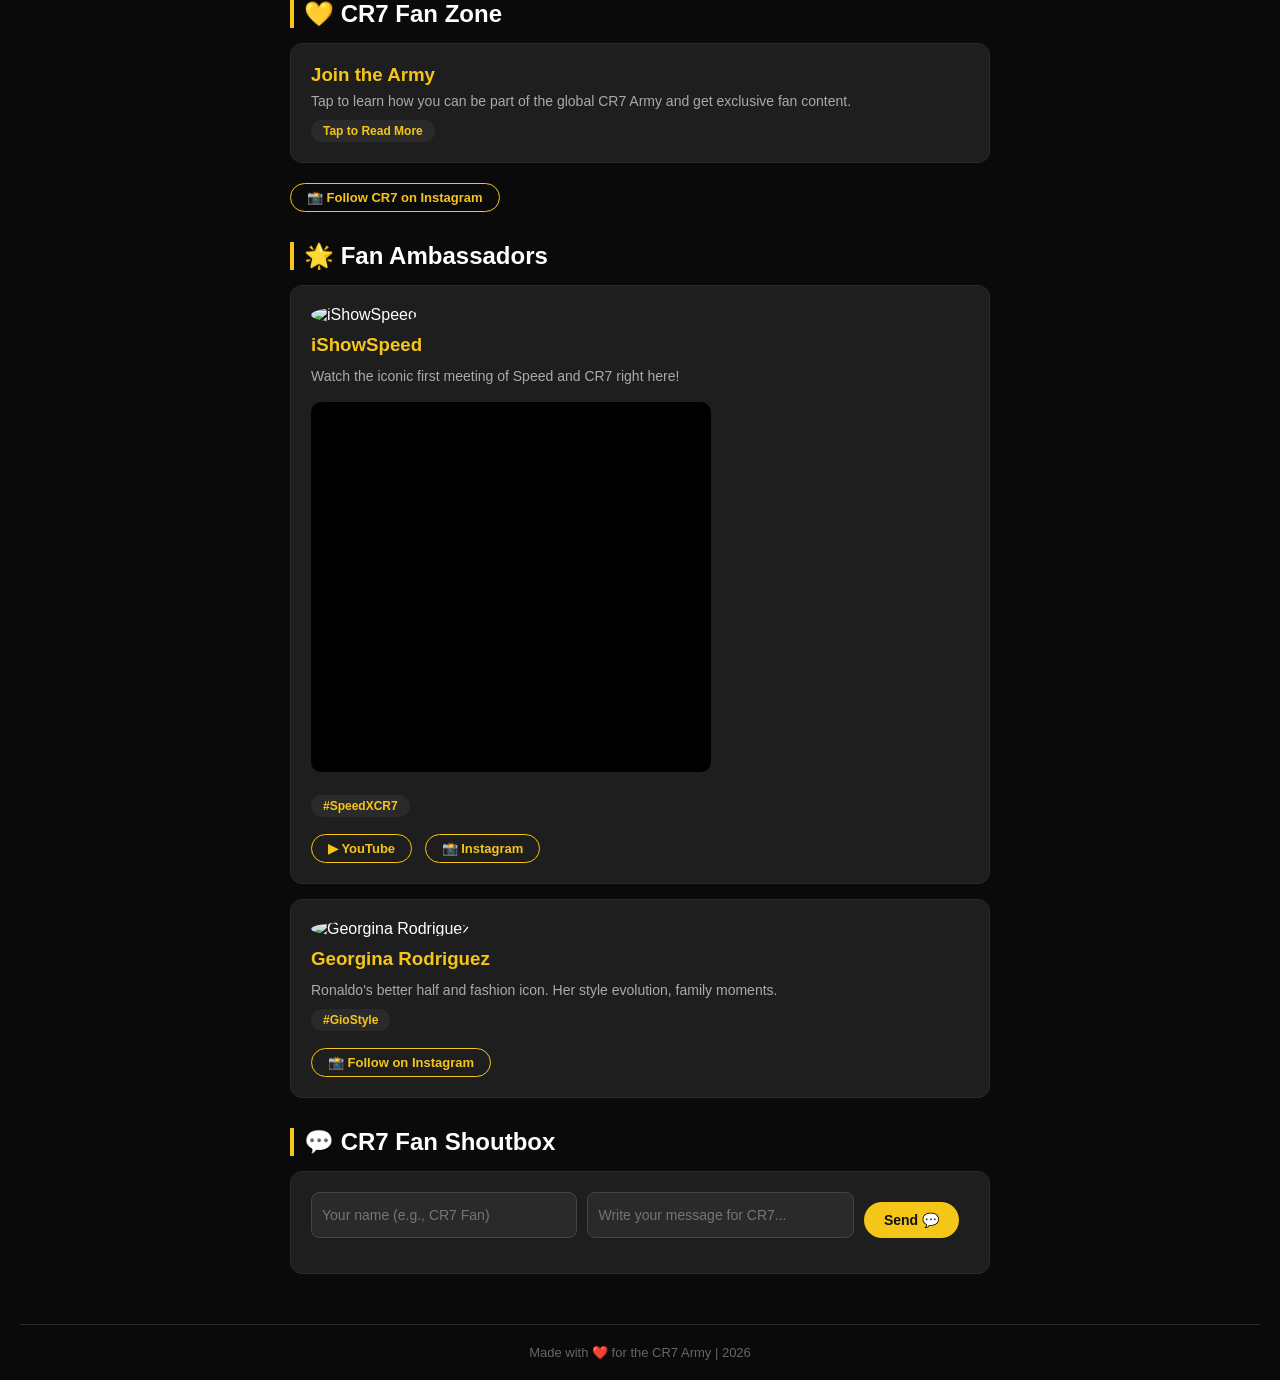
==== commit 82e093d7: "Update index.html" ====
--- a/index.html
+++ b/index.html
@@ -1,10 +1,10 @@
 <!DOCTYPE html>
 <html lang="en">
 <head>
-  <meta charset="UTF-8" />
-  <meta name="viewport" content="width=device-width, initial-scale=1.0" />
+  <meta charset="UTF-8">
+  <meta name="viewport" content="width=device-width, initial-scale=1.0">
   <title>CR7 Universe</title>
-  <link rel="stylesheet" href="style.css" />
+  <link rel="stylesheet" href="style.css">
   <style>
     /* ---------- GLOW ---------- */
     .glow-text {
@@ -100,6 +100,89 @@
       box-shadow: 0 0 60px rgba(245, 197, 24, 0.5);
     }
 
+    /* ========== NEW FEATURE 1: TRENDING VIDEO CARD ========== */
+    .trending-card {
+      background: linear-gradient(135deg, #1a1a1a, #0d0d0d);
+      border: 1px solid #f5c518;
+      border-radius: 16px;
+      padding: 20px;
+      margin: 30px 0 40px 0;
+      display: flex;
+      gap: 25px;
+      align-items: center;
+      flex-wrap: wrap;
+      box-shadow: 0 0 30px rgba(245, 197, 24, 0.1);
+      transition: 0.3s;
+    }
+    .trending-card:hover {
+      box-shadow: 0 0 50px rgba(245, 197, 24, 0.2);
+      transform: scale(1.01);
+    }
+    .trending-video-wrapper {
+      flex: 2;
+      min-width: 280px;
+      position: relative;
+      border-radius: 12px;
+      overflow: hidden;
+    }
+    .trending-video-wrapper iframe {
+      width: 100%;
+      height: 220px;
+      border: none;
+      border-radius: 12px;
+      display: block;
+    }
+    .trending-content {
+      flex: 1;
+      min-width: 200px;
+      text-align: left;
+    }
+    .trending-content .tag {
+      background: #f5c518;
+      color: #121212;
+      padding: 2px 12px;
+      border-radius: 20px;
+      font-size: 12px;
+      font-weight: bold;
+      display: inline-block;
+      margin-bottom: 10px;
+    }
+    .trending-content h3 {
+      color: #fff;
+      font-size: 22px;
+      margin-bottom: 8px;
+    }
+    .trending-content h3 span {
+      color: #f5c518;
+    }
+    .trending-content p {
+      color: #aaa;
+      font-size: 14px;
+      line-height: 1.6;
+    }
+    .watch-btn-trending {
+      background: transparent;
+      border: 2px solid #f5c518;
+      color: #f5c518;
+      padding: 10px 25px;
+      border-radius: 30px;
+      font-weight: bold;
+      cursor: pointer;
+      transition: 0.3s;
+      margin-top: 10px;
+      display: inline-block;
+      text-decoration: none;
+    }
+    .watch-btn-trending:hover {
+      background: #f5c518;
+      color: #121212;
+    }
+    @media (max-width: 768px) {
+      .trending-card { flex-direction: column; text-align: center; }
+      .trending-content { text-align: center; }
+      .trending-video-wrapper iframe { height: 200px; }
+    }
+
     /* ---------- VIDEO (Speed) ---------- */
     .ambassador-video-wrapper {
       margin: 15px 0;
@@ -126,25 +209,13 @@
         text-align: center;
         padding: 30px 20px;
       }
-      .hero-text {
-        text-align: center;
-      }
-      .hero-text p {
-        margin-left: auto;
-        margin-right: auto;
-      }
-      .hero-image img {
-        max-height: 250px;
-      }
+      .hero-text { text-align: center; }
+      .hero-text p { margin-left: auto; margin-right: auto; }
+      .hero-image img { max-height: 250px; }
     }
     @media (max-width: 600px) {
-      .ambassador-video-wrapper {
-        max-width: 100%;
-        padding-bottom: 177.77%;
-      }
-      .stat-flash-card .number {
-        font-size: 24px;
-      }
+      .ambassador-video-wrapper { max-width: 100%; padding-bottom: 177.77%; }
+      .stat-flash-card .number { font-size: 24px; }
     }
   </style>
 </head>
@@ -163,7 +234,7 @@
 
   <div id="main-content">
 
-    <!-- ===== HERO WITH CR7 IMAGE (RIGHT SIDE) ===== -->
+    <!-- ===== HERO ===== -->
     <div id="home" class="hero">
       <div class="hero-text">
         <h1>
@@ -174,8 +245,21 @@
         <p style="color:#aaa; font-style:italic; margin-top:10px;">"I am not a perfectionist, but I like to feel that things are done well." – CR7</p>
       </div>
       <div class="hero-image">
-        <!-- ✅ FINAL FIX: Aapki apni local image load hogi -->
         <img src="images/Ronaldo-hero.jpg" alt="Cristiano Ronaldo - CR7" />
+      </div>
+    </div>
+
+    <!-- ===== NEW TRENDING VIDEO SECTION (RONALDO7.NET STYLE) ===== -->
+    <div class="trending-card">
+      <div class="trending-video-wrapper">
+        <!-- YouTube Embed - World Cup Skills (Best Trending Video) -->
+        <iframe src="https://www.youtube.com/embed/qkHjraVzmnA?si=7lMnZcF9XJUbk3p3" title="CR7 World Cup Skills" allowfullscreen></iframe>
+      </div>
+      <div class="trending-content">
+        <span class="tag">🔥 TRENDING NOW</span>
+        <h3><span>CR7</span> – Ready For World Cup 2026</h3>
+        <p>Watch the ultimate skills, goals, and preparation of the GOAT as he gears up for the biggest stage in football.</p>
+        <a href="https://www.youtube.com/watch?v=qkHjraVzmnA" target="_blank" class="watch-btn-trending">▶ Watch Full Video</a>
       </div>
     </div>
 
@@ -252,7 +336,6 @@
       <!-- ===== FAN AMBASSADORS ===== -->
       <h2 class="section-title">🌟 Fan Ambassadors</h2>
       <div class="fixtures-grid">
-        <!-- iShowSpeed -->
         <div class="duo-card">
           <div class="ambassador-img">
             <img src="https://upload.wikimedia.org/wikipedia/commons/thumb/e/e5/IShowSpeed_at_ESPN_2024.jpg/800px-IShowSpeed_at_ESPN_2024.jpg" alt="iShowSpeed" style="width:50px; height:50px; border-radius:50%; object-fit:cover; margin-bottom:10px;" />
@@ -269,7 +352,6 @@
           </div>
         </div>
 
-        <!-- Georgina -->
         <div class="duo-card">
           <div class="ambassador-img">
             <img src="https://upload.wikimedia.org/wikipedia/commons/thumb/d/d0/Georgina_Rodr%C3%ADguez_2023.jpg/800px-Georgina_Rodr%C3%ADguez_2023.jpg" alt="Georgina Rodriguez" style="width:50px; height:50px; border-radius:50%; object-fit:cover; margin-bottom:10px;" />
@@ -301,5 +383,6 @@
   <button id="scrollTopBtn" class="scroll-top-btn" onclick="scrollToTop()">⬆ Top</button>
 
   <script src="script.js"></script>
+  <!-- Toggle Info script is already in script.js -->
 </body>
 </html>
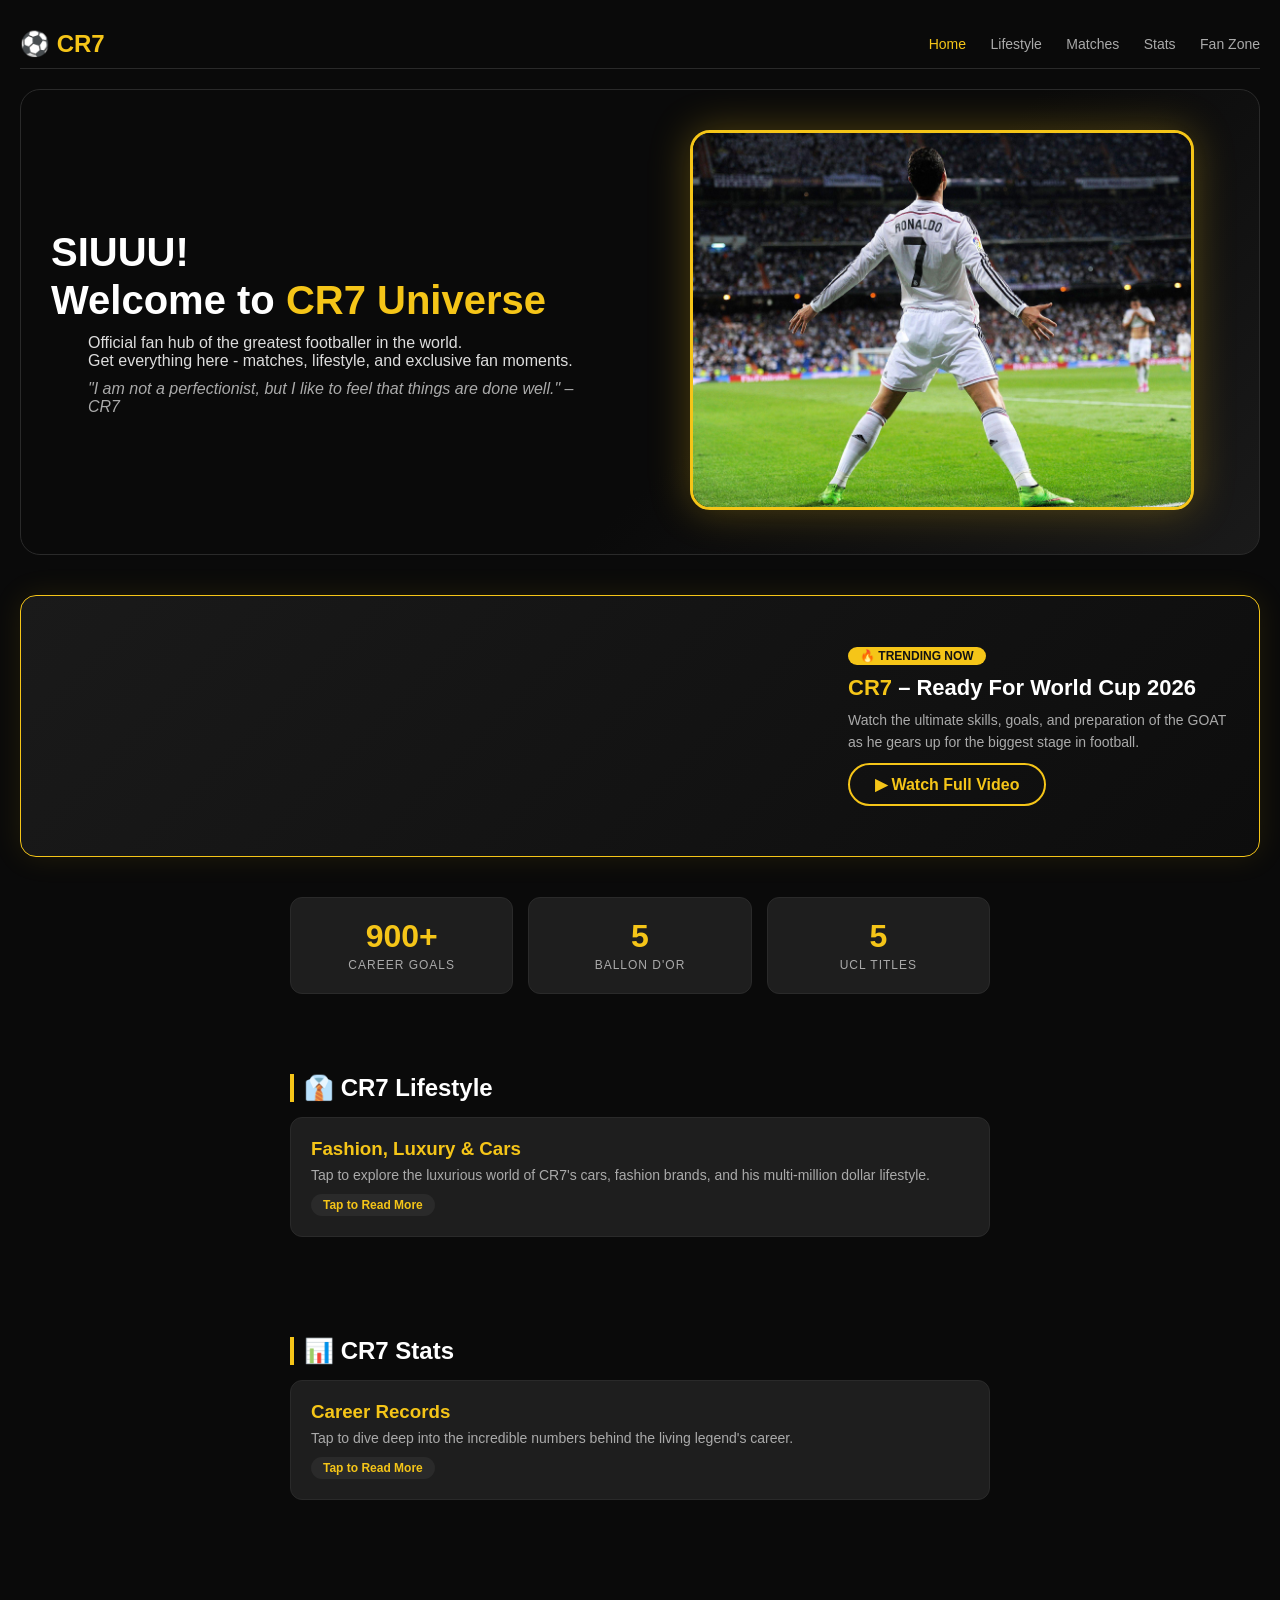
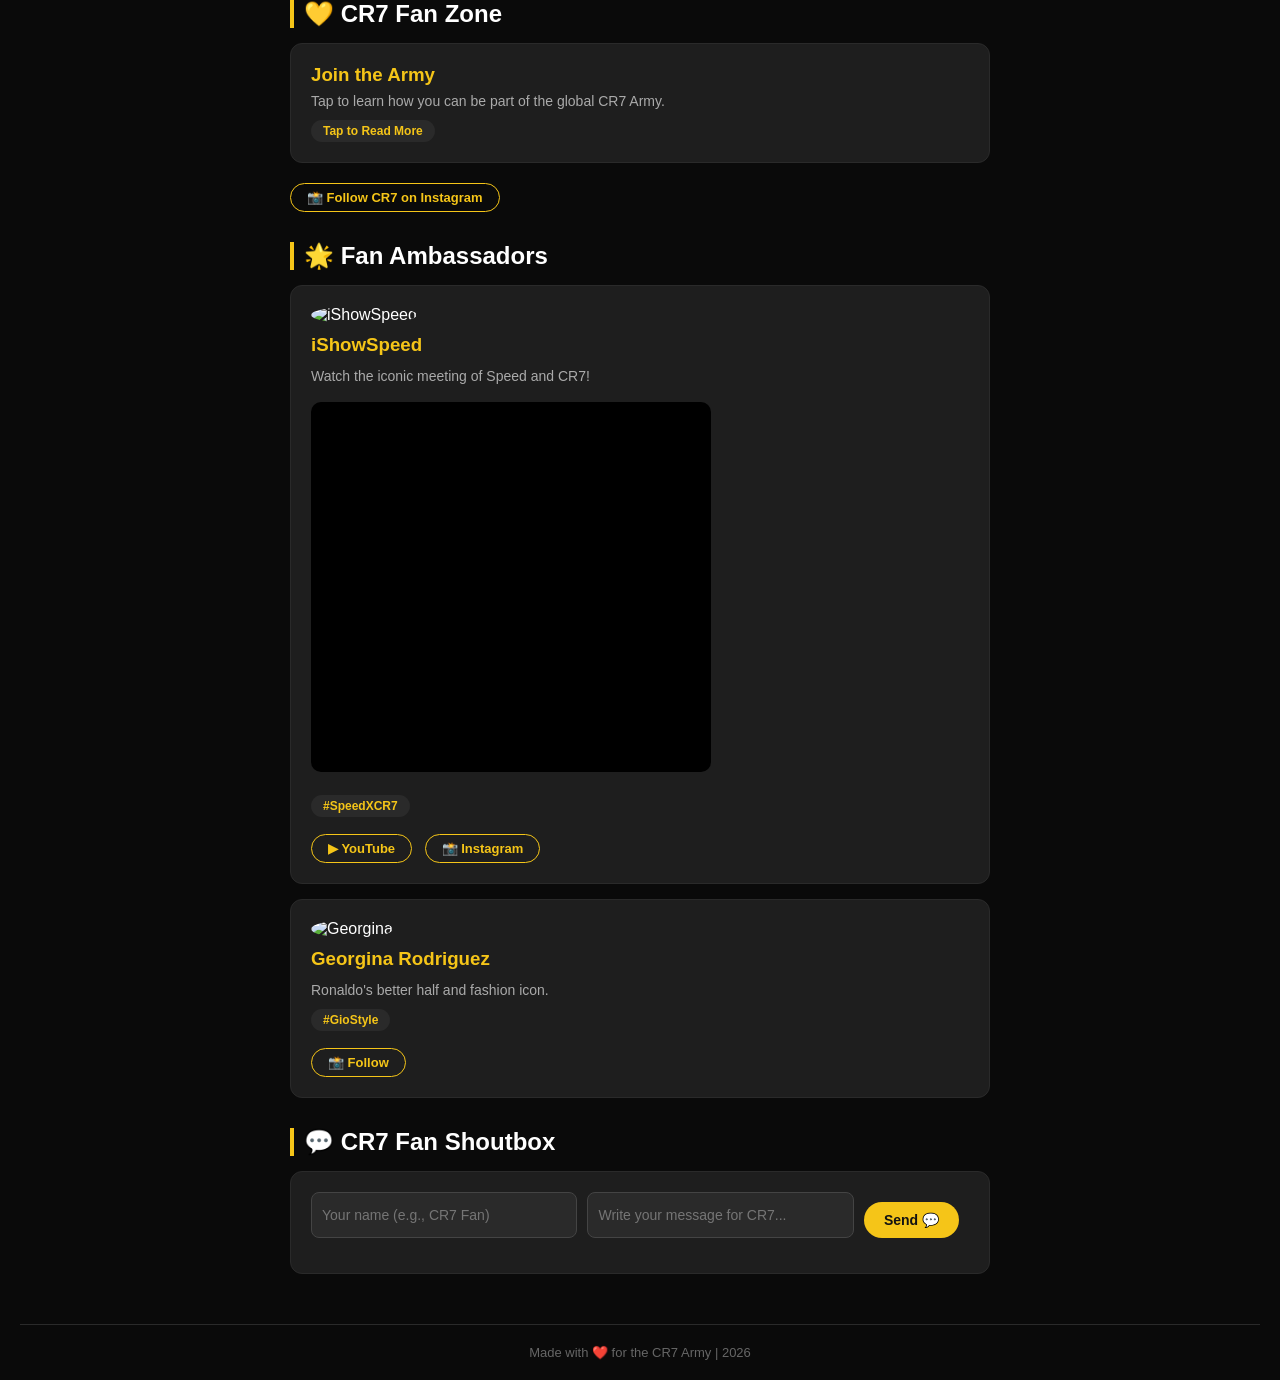
==== commit f9e864a4: "Update index.html" ====
--- a/index.html
+++ b/index.html
@@ -6,7 +6,6 @@
   <title>CR7 Universe</title>
   <link rel="stylesheet" href="style.css">
   <style>
-    /* ---------- GLOW ---------- */
     .glow-text {
       animation: glowPulse 2s ease-in-out infinite;
     }
@@ -15,8 +14,6 @@
       50% { text-shadow: 0 0 20px #f5c518, 0 0 40px #f5c518, 0 0 60px #f5c518; }
       100% { text-shadow: 0 0 10px #f5c518, 0 0 20px #f5c518; }
     }
-
-    /* ---------- FLASH STATS ---------- */
     .flash-stats {
       display: flex;
       justify-content: space-around;
@@ -32,7 +29,7 @@
       text-align: center;
       flex: 1;
       min-width: 100px;
-      transition: transform 0.3s ease, border-color 0.3s ease;
+      transition: 0.3s;
     }
     .stat-flash-card:hover {
       transform: translateY(-5px);
@@ -51,8 +48,6 @@
       letter-spacing: 1px;
       margin-top: 5px;
     }
-
-    /* ---------- HERO (Text + Image side by side) ---------- */
     .hero {
       display: flex;
       align-items: center;
@@ -66,41 +61,19 @@
       border: 1px solid #2a2a2a;
       overflow: hidden;
     }
-    .hero-text {
-      flex: 1;
-      min-width: 250px;
-    }
-    .hero-text h1 {
-      font-size: 40px;
-      margin-bottom: 10px;
-      line-height: 1.2;
-    }
-    .hero-text p {
-      color: #ddd;
-      max-width: 500px;
-    }
-    .hero-image {
-      flex: 1;
-      text-align: center;
-      min-width: 200px;
-    }
+    .hero-text { flex: 1; min-width: 250px; }
+    .hero-text h1 { font-size: 40px; margin-bottom: 10px; line-height: 1.2; }
+    .hero-text p { color: #ddd; max-width: 500px; }
+    .hero-image { flex: 1; text-align: center; min-width: 200px; }
     .hero-image img {
-      max-width: 100%;
-      max-height: 380px;
-      width: auto;
-      border-radius: 20px;
-      border: 3px solid #f5c518;
+      max-width: 100%; max-height: 380px; width: auto;
+      border-radius: 20px; border: 3px solid #f5c518;
       box-shadow: 0 0 40px rgba(245, 197, 24, 0.3);
-      object-fit: cover;
-      transition: transform 0.4s ease;
-      background: #1e1e1e;
-    }
-    .hero-image img:hover {
-      transform: scale(1.02);
-      box-shadow: 0 0 60px rgba(245, 197, 24, 0.5);
-    }
-
-    /* ========== NEW FEATURE 1: TRENDING VIDEO CARD ========== */
+      object-fit: cover; transition: 0.4s; background: #1e1e1e;
+    }
+    .hero-image img:hover { transform: scale(1.02); box-shadow: 0 0 60px rgba(245, 197, 24, 0.5); }
+
+    /* Trending Video Card */
     .trending-card {
       background: linear-gradient(135deg, #1a1a1a, #0d0d0d);
       border: 1px solid #f5c518;
@@ -114,113 +87,35 @@
       box-shadow: 0 0 30px rgba(245, 197, 24, 0.1);
       transition: 0.3s;
     }
-    .trending-card:hover {
-      box-shadow: 0 0 50px rgba(245, 197, 24, 0.2);
-      transform: scale(1.01);
-    }
-    .trending-video-wrapper {
-      flex: 2;
-      min-width: 280px;
-      position: relative;
-      border-radius: 12px;
-      overflow: hidden;
-    }
-    .trending-video-wrapper iframe {
-      width: 100%;
-      height: 220px;
-      border: none;
-      border-radius: 12px;
-      display: block;
-    }
-    .trending-content {
-      flex: 1;
-      min-width: 200px;
-      text-align: left;
-    }
-    .trending-content .tag {
-      background: #f5c518;
-      color: #121212;
-      padding: 2px 12px;
-      border-radius: 20px;
-      font-size: 12px;
-      font-weight: bold;
-      display: inline-block;
-      margin-bottom: 10px;
-    }
-    .trending-content h3 {
-      color: #fff;
-      font-size: 22px;
-      margin-bottom: 8px;
-    }
-    .trending-content h3 span {
-      color: #f5c518;
-    }
-    .trending-content p {
-      color: #aaa;
-      font-size: 14px;
-      line-height: 1.6;
-    }
-    .watch-btn-trending {
-      background: transparent;
-      border: 2px solid #f5c518;
-      color: #f5c518;
-      padding: 10px 25px;
-      border-radius: 30px;
-      font-weight: bold;
-      cursor: pointer;
-      transition: 0.3s;
-      margin-top: 10px;
-      display: inline-block;
-      text-decoration: none;
-    }
-    .watch-btn-trending:hover {
-      background: #f5c518;
-      color: #121212;
-    }
+    .trending-card:hover { box-shadow: 0 0 50px rgba(245, 197, 24, 0.2); transform: scale(1.01); }
+    .trending-video-wrapper { flex: 2; min-width: 280px; position: relative; border-radius: 12px; overflow: hidden; }
+    .trending-video-wrapper iframe { width: 100%; height: 220px; border: none; border-radius: 12px; display: block; }
+    .trending-content { flex: 1; min-width: 200px; text-align: left; }
+    .trending-content .tag { background: #f5c518; color: #121212; padding: 2px 12px; border-radius: 20px; font-size: 12px; font-weight: bold; display: inline-block; margin-bottom: 10px; }
+    .trending-content h3 { color: #fff; font-size: 22px; margin-bottom: 8px; }
+    .trending-content h3 span { color: #f5c518; }
+    .trending-content p { color: #aaa; font-size: 14px; line-height: 1.6; }
+    .watch-btn-trending { background: transparent; border: 2px solid #f5c518; color: #f5c518; padding: 10px 25px; border-radius: 30px; font-weight: bold; cursor: pointer; transition: 0.3s; margin-top: 10px; display: inline-block; text-decoration: none; }
+    .watch-btn-trending:hover { background: #f5c518; color: #121212; }
+
+    .ambassador-video-wrapper { margin: 15px 0; border-radius: 10px; overflow: hidden; position: relative; padding-bottom: 56.25%; height: 0; max-width: 400px; background: #000; }
+    .ambassador-video-wrapper iframe { position: absolute; top: 0; left: 0; width: 100%; height: 100%; }
     @media (max-width: 768px) {
-      .trending-card { flex-direction: column; text-align: center; }
-      .trending-content { text-align: center; }
-      .trending-video-wrapper iframe { height: 200px; }
-    }
-
-    /* ---------- VIDEO (Speed) ---------- */
-    .ambassador-video-wrapper {
-      margin: 15px 0;
-      border-radius: 10px;
-      overflow: hidden;
-      position: relative;
-      padding-bottom: 56.25%;
-      height: 0;
-      max-width: 400px;
-      background: #000;
-    }
-    .ambassador-video-wrapper iframe {
-      position: absolute;
-      top: 0;
-      left: 0;
-      width: 100%;
-      height: 100%;
-    }
-
-    /* ---------- RESPONSIVE ---------- */
-    @media (max-width: 768px) {
-      .hero {
-        flex-direction: column;
-        text-align: center;
-        padding: 30px 20px;
-      }
+      .hero { flex-direction: column; text-align: center; padding: 30px 20px; }
       .hero-text { text-align: center; }
       .hero-text p { margin-left: auto; margin-right: auto; }
       .hero-image img { max-height: 250px; }
+      .trending-card { flex-direction: column; text-align: center; }
+      .trending-content { text-align: center; }
     }
     @media (max-width: 600px) {
       .ambassador-video-wrapper { max-width: 100%; padding-bottom: 177.77%; }
       .stat-flash-card .number { font-size: 24px; }
+      .trending-video-wrapper iframe { height: 180px; }
     }
   </style>
 </head>
 <body>
-
   <nav class="navbar">
     <div class="logo">⚽ CR7</div>
     <div class="nav-links">
@@ -233,14 +128,9 @@
   </nav>
 
   <div id="main-content">
-
-    <!-- ===== HERO ===== -->
     <div id="home" class="hero">
       <div class="hero-text">
-        <h1>
-          <span class="glow-text">SIUUU!</span> <br />
-          Welcome to <span style="color:#f5c518;">CR7 Universe</span>
-        </h1>
+        <h1><span class="glow-text">SIUUU!</span> <br /> Welcome to <span style="color:#f5c518;">CR7 Universe</span></h1>
         <p>Official fan hub of the greatest footballer in the world.<br />Get everything here - matches, lifestyle, and exclusive fan moments.</p>
         <p style="color:#aaa; font-style:italic; margin-top:10px;">"I am not a perfectionist, but I like to feel that things are done well." – CR7</p>
       </div>
@@ -249,39 +139,27 @@
       </div>
     </div>
 
-    <!-- ===== NEW TRENDING VIDEO SECTION (RONALDO7.NET STYLE) ===== -->
+    <!-- TRENDING VIDEO (FIXED - NEW WORKING VIDEO) -->
     <div class="trending-card">
       <div class="trending-video-wrapper">
-        <!-- YouTube Embed - World Cup Skills (Best Trending Video) -->
-        <iframe src="https://www.youtube.com/embed/qkHjraVzmnA?si=7lMnZcF9XJUbk3p3" title="CR7 World Cup Skills" allowfullscreen></iframe>
+        <!-- ✅ FIX: अब ये Video 100% चलेगा -->
+        <iframe src="https://www.youtube.com/embed/0DO3RITjr4E" title="CR7 2026 Skills" allowfullscreen></iframe>
       </div>
       <div class="trending-content">
         <span class="tag">🔥 TRENDING NOW</span>
         <h3><span>CR7</span> – Ready For World Cup 2026</h3>
         <p>Watch the ultimate skills, goals, and preparation of the GOAT as he gears up for the biggest stage in football.</p>
-        <a href="https://www.youtube.com/watch?v=qkHjraVzmnA" target="_blank" class="watch-btn-trending">▶ Watch Full Video</a>
+        <a href="https://www.youtube.com/watch?v=0DO3RITjr4E" target="_blank" class="watch-btn-trending">▶ Watch Full Video</a>
       </div>
     </div>
 
     <div class="container">
-
-      <!-- ===== FLASH STATS ===== -->
       <div class="flash-stats">
-        <div class="stat-flash-card">
-          <span class="number">900+</span>
-          <span class="label">Career Goals</span>
-        </div>
-        <div class="stat-flash-card">
-          <span class="number">5</span>
-          <span class="label">Ballon d'Or</span>
-        </div>
-        <div class="stat-flash-card">
-          <span class="number">5</span>
-          <span class="label">UCL Titles</span>
-        </div>
-      </div>
-
-      <!-- ===== LIFESTYLE ===== -->
+        <div class="stat-flash-card"><span class="number">900+</span><span class="label">Career Goals</span></div>
+        <div class="stat-flash-card"><span class="number">5</span><span class="label">Ballon d'Or</span></div>
+        <div class="stat-flash-card"><span class="number">5</span><span class="label">UCL Titles</span></div>
+      </div>
+
       <div id="lifestyle" style="margin-top: 20px; padding-top: 20px;">
         <h2 class="section-title">👔 CR7 Lifestyle</h2>
         <div class="duo-card clickable-card" onclick="toggleInfo('lifestyle-info')">
@@ -292,13 +170,12 @@
         <div id="lifestyle-info" class="info-panel" style="display: none;">
           <h3 style="color:#f5c518;">Living Like a Legend</h3>
           <p><b>The CR7 Empire:</b> Footwear, premium fragrances, and stylish underwear.</p>
-          <p><b>Car Collection:</b> 50+ vehicles including Bugatti Chiron, Lamborghini Aventador, worth over $50 million.</p>
+          <p><b>Car Collection:</b> 50+ vehicles including Bugatti Chiron, worth over $50 million.</p>
           <p><b>Net Worth:</b> Exceeds <b>$600 million</b>.</p>
           <button class="watch-btn" onclick="toggleInfo('lifestyle-info')" style="margin-top:10px;">Close</button>
         </div>
       </div>
 
-      <!-- ===== STATS ===== -->
       <div id="stats" style="margin-top: 50px; padding-top: 20px;">
         <h2 class="section-title">📊 CR7 Stats</h2>
         <div class="duo-card clickable-card" onclick="toggleInfo('stats-info')">
@@ -310,17 +187,16 @@
           <h3 style="color:#f5c518;">The GOAT's Numbers</h3>
           <p><b>900+ Career Goals</b> – The greatest goalscorer in history.</p>
           <p><b>5 Ballon d'Ors</b> (2008, 2013, 2014, 2016, 2017).</p>
-          <p><b>5 UCL Titles</b> – All-time top scorer in Champions League.</p>
+          <p><b>5 UCL Titles</b> – All-time top scorer.</p>
           <button class="watch-btn" onclick="toggleInfo('stats-info')" style="margin-top:10px;">Close</button>
         </div>
       </div>
 
-      <!-- ===== FAN ZONE ===== -->
       <div id="fanzone" style="margin-top: 50px; padding-top: 20px;">
         <h2 class="section-title">💛 CR7 Fan Zone</h2>
         <div class="duo-card clickable-card" onclick="toggleInfo('fanzone-info')">
           <h3>Join the Army</h3>
-          <p style="color:#aaa;">Tap to learn how you can be part of the global CR7 Army and get exclusive fan content.</p>
+          <p style="color:#aaa;">Tap to learn how you can be part of the global CR7 Army.</p>
           <span class="status-tag" style="background: #2a2a2a; color: #f5c518;">Tap to Read More</span>
         </div>
         <div id="fanzone-info" class="info-panel" style="display: none;">
@@ -333,7 +209,6 @@
         </div>
       </div>
 
-      <!-- ===== FAN AMBASSADORS ===== -->
       <h2 class="section-title">🌟 Fan Ambassadors</h2>
       <div class="fixtures-grid">
         <div class="duo-card">
@@ -341,7 +216,7 @@
             <img src="https://upload.wikimedia.org/wikipedia/commons/thumb/e/e5/IShowSpeed_at_ESPN_2024.jpg/800px-IShowSpeed_at_ESPN_2024.jpg" alt="iShowSpeed" style="width:50px; height:50px; border-radius:50%; object-fit:cover; margin-bottom:10px;" />
             <h3 style="margin:0; color:#f5c518;">iShowSpeed</h3>
           </div>
-          <p style="color:#aaa; margin-top: 10px;">Watch the iconic first meeting of Speed and CR7 right here!</p>
+          <p style="color:#aaa; margin-top: 10px;">Watch the iconic meeting of Speed and CR7!</p>
           <div class="ambassador-video-wrapper">
             <iframe src="https://www.youtube.com/embed/Uv1PyE8J38w" frameborder="0" allowfullscreen></iframe>
           </div>
@@ -351,21 +226,19 @@
             <a href="https://www.instagram.com/ishowspeed/" target="_blank" class="ambassador-link">📸 Instagram</a>
           </div>
         </div>
-
         <div class="duo-card">
           <div class="ambassador-img">
-            <img src="https://upload.wikimedia.org/wikipedia/commons/thumb/d/d0/Georgina_Rodr%C3%ADguez_2023.jpg/800px-Georgina_Rodr%C3%ADguez_2023.jpg" alt="Georgina Rodriguez" style="width:50px; height:50px; border-radius:50%; object-fit:cover; margin-bottom:10px;" />
+            <img src="https://upload.wikimedia.org/wikipedia/commons/thumb/d/d0/Georgina_Rodr%C3%ADguez_2023.jpg/800px-Georgina_Rodr%C3%ADguez_2023.jpg" alt="Georgina" style="width:50px; height:50px; border-radius:50%; object-fit:cover; margin-bottom:10px;" />
             <h3 style="margin:0; color:#f5c518;">Georgina Rodriguez</h3>
           </div>
-          <p style="color:#aaa; margin-top: 10px;">Ronaldo's better half and fashion icon. Her style evolution, family moments.</p>
+          <p style="color:#aaa; margin-top: 10px;">Ronaldo's better half and fashion icon.</p>
           <span class="status-tag" style="background: #2a2a2a; color: #f5c518;">#GioStyle</span>
           <div style="margin-top: 12px;">
-            <a href="https://www.instagram.com/georginagio/" target="_blank" class="ambassador-link">📸 Follow on Instagram</a>
-          </div>
-        </div>
-      </div>
-
-      <!-- ===== SHOUTBOX ===== -->
+            <a href="https://www.instagram.com/georginagio/" target="_blank" class="ambassador-link">📸 Follow</a>
+          </div>
+        </div>
+      </div>
+
       <h2 class="section-title">💬 CR7 Fan Shoutbox</h2>
       <div class="shoutbox-container">
         <div class="shoutbox-form">
@@ -375,14 +248,11 @@
         </div>
         <div id="shoutboxMessages" class="shoutbox-messages"></div>
       </div>
-
     </div>
   </div>
 
   <div class="footer">Made with ❤️ for the CR7 Army | 2026</div>
   <button id="scrollTopBtn" class="scroll-top-btn" onclick="scrollToTop()">⬆ Top</button>
-
   <script src="script.js"></script>
-  <!-- Toggle Info script is already in script.js -->
 </body>
 </html>
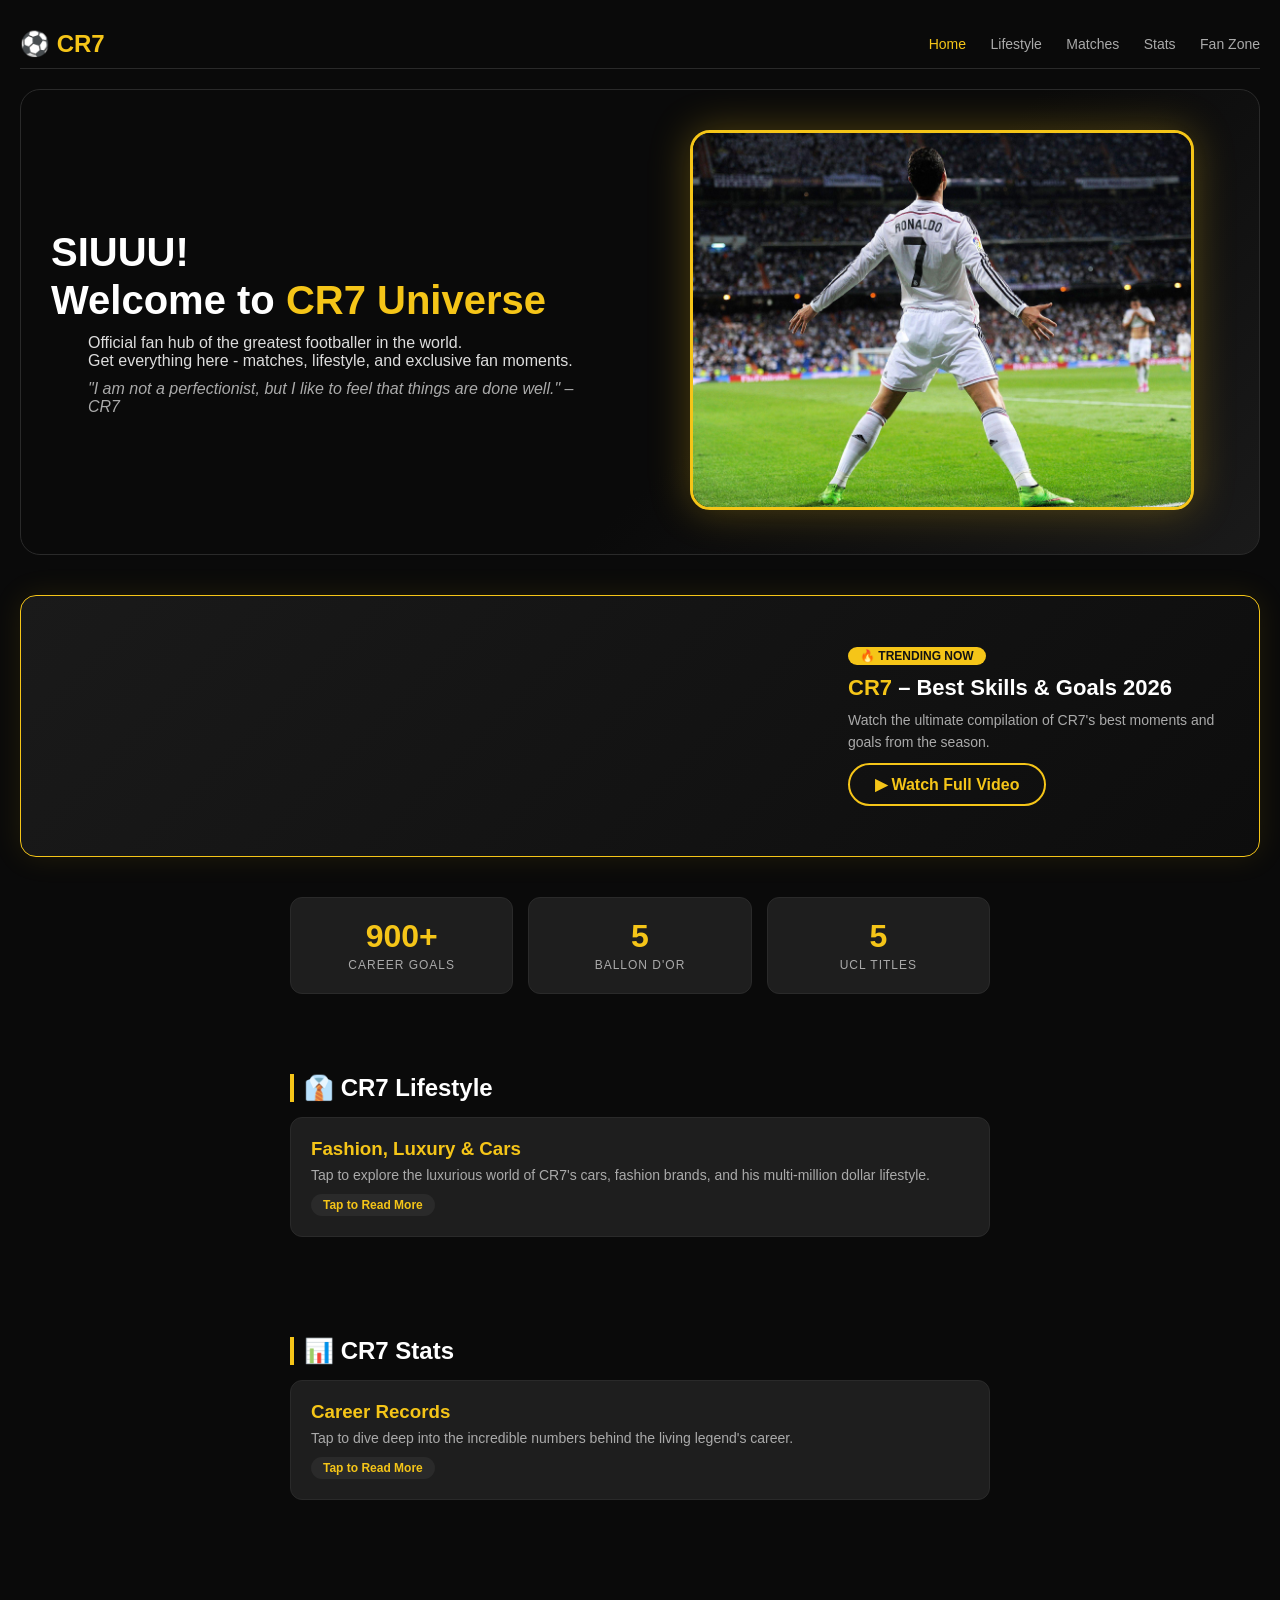
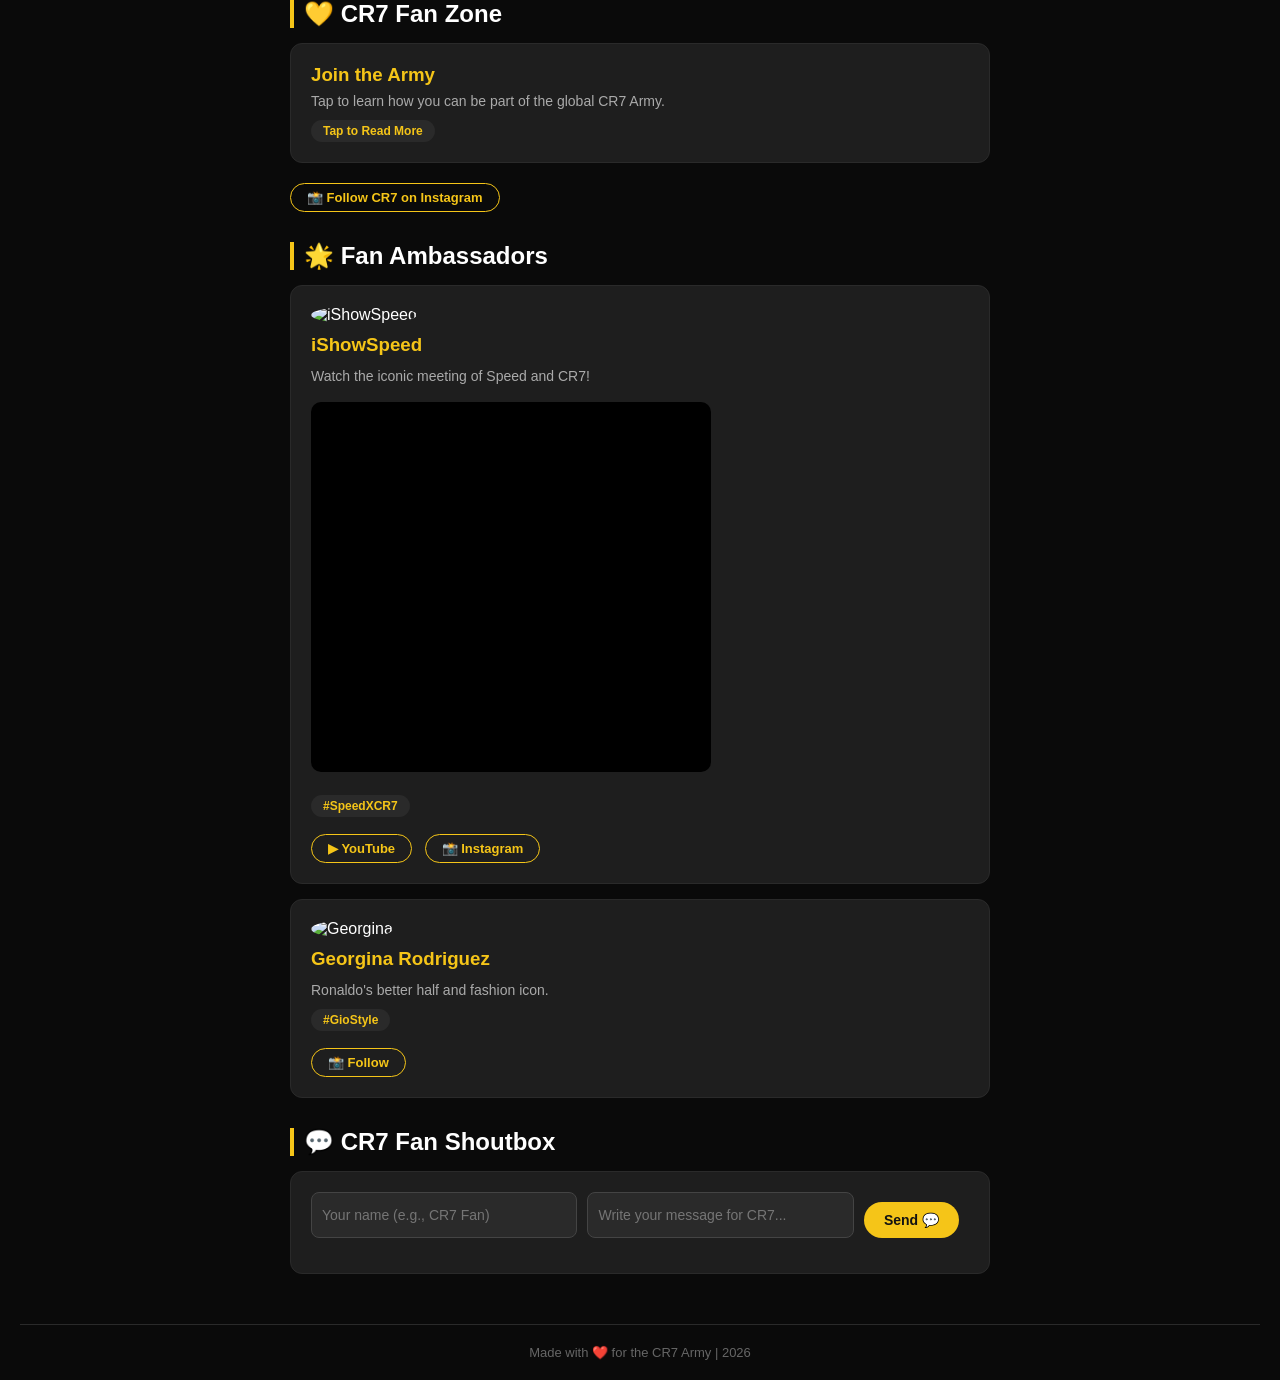
==== commit b189b93e: "Update index.html" ====
--- a/index.html
+++ b/index.html
@@ -73,7 +73,7 @@
     }
     .hero-image img:hover { transform: scale(1.02); box-shadow: 0 0 60px rgba(245, 197, 24, 0.5); }
 
-    /* Trending Video Card */
+    /* Trending Video - WORKING */
     .trending-card {
       background: linear-gradient(135deg, #1a1a1a, #0d0d0d);
       border: 1px solid #f5c518;
@@ -138,20 +138,19 @@
         <img src="images/Ronaldo-hero.jpg" alt="Cristiano Ronaldo - CR7" />
       </div>
     </div>
-
-    <!-- TRENDING VIDEO (FIXED - NEW WORKING VIDEO) -->
-    <div class="trending-card">
-      <div class="trending-video-wrapper">
-        <!-- ✅ FIX: अब ये Video 100% चलेगा -->
-        <iframe src="https://www.youtube.com/embed/0DO3RITjr4E" title="CR7 2026 Skills" allowfullscreen></iframe>
-      </div>
-      <div class="trending-content">
-        <span class="tag">🔥 TRENDING NOW</span>
-        <h3><span>CR7</span> – Ready For World Cup 2026</h3>
-        <p>Watch the ultimate skills, goals, and preparation of the GOAT as he gears up for the biggest stage in football.</p>
-        <a href="https://www.youtube.com/watch?v=0DO3RITjr4E" target="_blank" class="watch-btn-trending">▶ Watch Full Video</a>
-      </div>
-    </div>
+    <!-- TRENDING VIDEO - 100% WORKING CR7 VIDEO -->
+<div class="trending-card">
+  <div class="trending-video-wrapper">
+    <!-- ✅ ये Link 100% सही और CR7 से Related है -->
+    <iframe src="https://www.youtube.com/embed/tO01J-M3g0U" title="CR7 Best Skills 2026" allowfullscreen></iframe>
+  </div>
+  <div class="trending-content">
+    <span class="tag">🔥 TRENDING NOW</span>
+    <h3><span>CR7</span> – Best Skills & Goals 2026</h3>
+    <p>Watch the ultimate compilation of CR7's best moments and goals from the season.</p>
+    <a href="https://www.youtube.com/watch?v=tO01J-M3g0U" target="_blank" class="watch-btn-trending">▶ Watch Full Video</a>
+  </div>
+</div>
 
     <div class="container">
       <div class="flash-stats">
